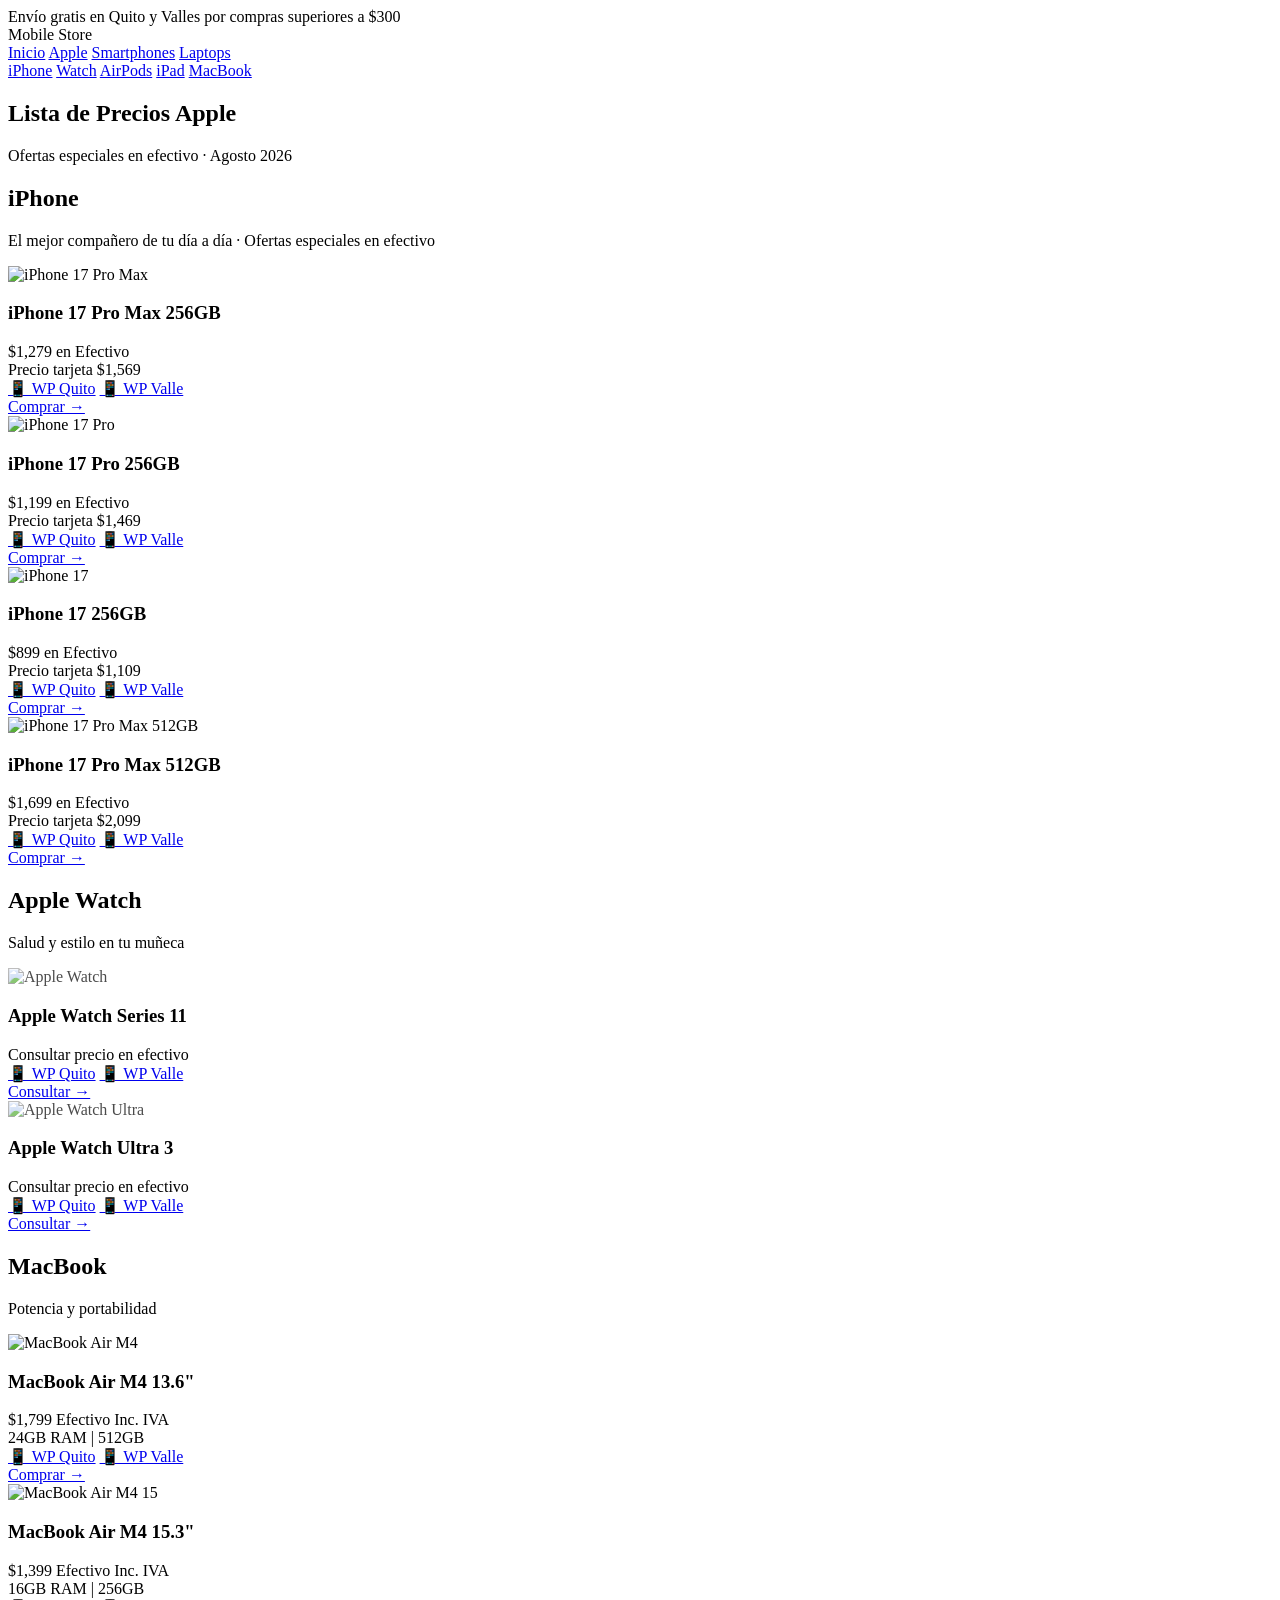
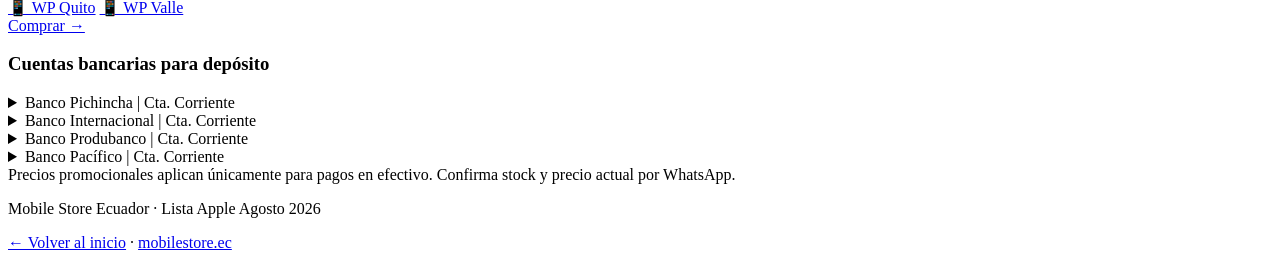
==== apple.html @ 71c5d2e7 "Add files via upload" ====
<!DOCTYPE html>
<html lang="es">
<head>
  <meta charset="UTF-8">
  <meta name="viewport" content="width=device-width, initial-scale=1.0">
  <title>Lista de Precios Apple en Efectivo | Mobile Store</title>
  <link rel="preconnect" href="https://fonts.googleapis.com">
  <link href="https://fonts.googleapis.com/css2?family=Montserrat:wght@300;500;700&family=Poppins:wght@400;500;600&display=swap" rel="stylesheet">
  <link rel="stylesheet" href="css/estilo.css">
</head>
<body>

  <div class="top-bar">Envío gratis en Quito y Valles por compras superiores a $300</div>

  <header class="main-header">
    <div class="logo">Mobile <span>Store</span></div>
    <nav class="nav-menu">
      <a href="index.html">Inicio</a>
      <a href="apple.html" class="active">Apple</a>
      <a href="smartphones.html">Smartphones</a>
      <a href="laptops.html">Laptops</a>
    </nav>
  </header>

  <nav class="anchor-nav">
    <a href="#iphone">iPhone</a>
    <a href="#watch">Watch</a>
    <a href="#airpods">AirPods</a>
    <a href="#ipad">iPad</a>
    <a href="#macbook">MacBook</a>
  </nav>

  <section class="hero">
    <h1>Lista de Precios Apple</h1>
    <p>Ofertas especiales en efectivo · Agosto 2026</p>
  </section>

  <!-- ========== iPHONE ========== -->
  <h2 id="iphone" class="section-title">iPhone</h2>
  <p class="section-subtitle">El mejor compañero de tu día a día · Ofertas especiales en efectivo</p>

  <div class="products-grid">

    <div class="product-card">
      <div class="img-wrap">
        <img src="https://mobilestore.ec/wp-content/uploads/2025/09/iPhone-17-Pro-Silver-Mobile-Store-Ecuador.jpg" alt="iPhone 17 Pro Max">
      </div>
      <h3>iPhone 17 Pro Max 256GB</h3>
      <div class="price-cash">$1,279 en Efectivo</div>
      <div class="price-card">Precio tarjeta $1,569</div>
      <div class="wa-buttons">
        <a class="wa-btn" href="https://api.whatsapp.com/send?phone=593987738250&text=Por%20favor%20ayúdeme%20con%20más%20información%20del%20iPhone%2017%20Pro%20Max" target="_blank">📱 WP Quito</a>
        <a class="wa-btn" href="https://api.whatsapp.com/send?phone=593985678548&text=Por%20favor%20ayúdeme%20con%20más%20información%20del%20iPhone%2017%20Pro%20Max" target="_blank">📱 WP Valle</a>
      </div>
      <a class="btn-buy" href="https://mobilestore.ec/producto/iphone-17-pro-max/" target="_blank">Comprar →</a>
    </div>

    <div class="product-card">
      <div class="img-wrap">
        <img src="https://mobilestore.ec/wp-content/uploads/2025/09/iPhone-17-Pro-Deep-Blue-Mobile-Store-Ecuador.jpg" alt="iPhone 17 Pro">
      </div>
      <h3>iPhone 17 Pro 256GB</h3>
      <div class="price-cash">$1,199 en Efectivo</div>
      <div class="price-card">Precio tarjeta $1,469</div>
      <div class="wa-buttons">
        <a class="wa-btn" href="https://api.whatsapp.com/send?phone=593987738250&text=Info%20iPhone%2017%20Pro" target="_blank">📱 WP Quito</a>
        <a class="wa-btn" href="https://api.whatsapp.com/send?phone=593985678548&text=Info%20iPhone%2017%20Pro" target="_blank">📱 WP Valle</a>
      </div>
      <a class="btn-buy" href="https://mobilestore.ec/producto/iphone-17-pro-max/" target="_blank">Comprar →</a>
    </div>

    <div class="product-card">
      <div class="img-wrap">
        <img src="https://mobilestore.ec/wp-content/uploads/2025/09/iPhone-17-Pro-Silver-Mobile-Store-Ecuador.jpg" alt="iPhone 17">
      </div>
      <h3>iPhone 17 256GB</h3>
      <div class="price-cash">$899 en Efectivo</div>
      <div class="price-card">Precio tarjeta $1,109</div>
      <div class="wa-buttons">
        <a class="wa-btn" href="https://api.whatsapp.com/send?phone=593987738250&text=Info%20iPhone%2017" target="_blank">📱 WP Quito</a>
        <a class="wa-btn" href="https://api.whatsapp.com/send?phone=593985678548&text=Info%20iPhone%2017" target="_blank">📱 WP Valle</a>
      </div>
      <a class="btn-buy" href="https://mobilestore.ec/" target="_blank">Comprar →</a>
    </div>

    <div class="product-card">
      <div class="img-wrap">
        <img src="https://mobilestore.ec/wp-content/uploads/2025/09/iPhone-17-Pro-Silver-Mobile-Store-Ecuador.jpg" alt="iPhone 17 Pro Max 512GB">
      </div>
      <h3>iPhone 17 Pro Max 512GB</h3>
      <div class="price-cash">$1,699 en Efectivo</div>
      <div class="price-card">Precio tarjeta $2,099</div>
      <div class="wa-buttons">
        <a class="wa-btn" href="https://api.whatsapp.com/send?phone=593987738250&text=Info%20iPhone%2017%20Pro%20Max%20512" target="_blank">📱 WP Quito</a>
        <a class="wa-btn" href="https://api.whatsapp.com/send?phone=593985678548&text=Info%20iPhone%2017%20Pro%20Max%20512" target="_blank">📱 WP Valle</a>
      </div>
      <a class="btn-buy" href="https://mobilestore.ec/producto/iphone-17-pro-max/" target="_blank">Comprar →</a>
    </div>

  </div>

  <!-- ========== WATCH ========== -->
  <h2 id="watch" class="section-title">Apple Watch</h2>
  <p class="section-subtitle">Salud y estilo en tu muñeca</p>

  <div class="products-grid">
    <div class="product-card">
      <div class="img-wrap">
        <img src="https://mobilestore.ec/wp-content/uploads/2025/09/iPhone-17-Pro-Silver-Mobile-Store-Ecuador.jpg" alt="Apple Watch" style="opacity:0.7">
      </div>
      <h3>Apple Watch Series 11</h3>
      <div class="price-cash">Consultar precio en efectivo</div>
      <div class="wa-buttons">
        <a class="wa-btn" href="https://api.whatsapp.com/send?phone=593987738250&text=Info%20Apple%20Watch%20Series%2011" target="_blank">📱 WP Quito</a>
        <a class="wa-btn" href="https://api.whatsapp.com/send?phone=593985678548&text=Info%20Apple%20Watch%20Series%2011" target="_blank">📱 WP Valle</a>
      </div>
      <a class="btn-buy" href="https://mobilestore.ec/" target="_blank">Consultar →</a>
    </div>
    <div class="product-card">
      <div class="img-wrap">
        <img src="https://mobilestore.ec/wp-content/uploads/2025/09/iPhone-17-Pro-Silver-Mobile-Store-Ecuador.jpg" alt="Apple Watch Ultra" style="opacity:0.7">
      </div>
      <h3>Apple Watch Ultra 3</h3>
      <div class="price-cash">Consultar precio en efectivo</div>
      <div class="wa-buttons">
        <a class="wa-btn" href="https://api.whatsapp.com/send?phone=593987738250&text=Info%20Apple%20Watch%20Ultra%203" target="_blank">📱 WP Quito</a>
        <a class="wa-btn" href="https://api.whatsapp.com/send?phone=593985678548&text=Info%20Apple%20Watch%20Ultra%203" target="_blank">📱 WP Valle</a>
      </div>
      <a class="btn-buy" href="https://mobilestore.ec/" target="_blank">Consultar →</a>
    </div>
  </div>

  <!-- ========== MACBOOK ========== -->
  <h2 id="macbook" class="section-title">MacBook</h2>
  <p class="section-subtitle">Potencia y portabilidad</p>

  <div class="products-grid">
    <div class="product-card">
      <div class="img-wrap">
        <img src="https://mobilestore.ec/wp-content/uploads/2025/04/MacBook-Air-M4-Sky-Blue-Mobile-Store-Ecuador.png" alt="MacBook Air M4">
      </div>
      <h3>MacBook Air M4 13.6"</h3>
      <div class="price-cash">$1,799 Efectivo Inc. IVA</div>
      <div class="specs">24GB RAM | 512GB</div>
      <div class="wa-buttons">
        <a class="wa-btn" href="https://api.whatsapp.com/send?phone=593987738250&text=Info%20MacBook%20Air%20M4" target="_blank">📱 WP Quito</a>
        <a class="wa-btn" href="https://api.whatsapp.com/send?phone=593985678548&text=Info%20MacBook%20Air%20M4" target="_blank">📱 WP Valle</a>
      </div>
      <a class="btn-buy" href="https://mobilestore.ec/producto/macbook-air-m4/" target="_blank">Comprar →</a>
    </div>

    <div class="product-card">
      <div class="img-wrap">
        <img src="https://mobilestore.ec/wp-content/uploads/2025/04/MacBook-Air-M4-Silver-Mobile-Store-Ecuador.png" alt="MacBook Air M4 15">
      </div>
      <h3>MacBook Air M4 15.3"</h3>
      <div class="price-cash">$1,399 Efectivo Inc. IVA</div>
      <div class="specs">16GB RAM | 256GB</div>
      <div class="wa-buttons">
        <a class="wa-btn" href="https://api.whatsapp.com/send?phone=593987738250&text=Info%20MacBook%20Air%20M4%2015" target="_blank">📱 WP Quito</a>
        <a class="wa-btn" href="https://api.whatsapp.com/send?phone=593985678548&text=Info%20MacBook%20Air%20M4%2015" target="_blank">📱 WP Valle</a>
      </div>
      <a class="btn-buy" href="https://mobilestore.ec/producto/macbook-air-m4-15-3/" target="_blank">Comprar →</a>
    </div>
  </div>

  <!-- ========== BANCOS ========== -->
  <div class="banks">
    <h3>Cuentas bancarias para depósito</h3>
    <details class="bank-item">
      <summary>Banco Pichincha | Cta. Corriente</summary>
      <div class="content">
        <strong>A nombre de:</strong> MACACCESS EC S.A<br>
        <strong># de cuenta:</strong> 2100327881<br>
        <strong>RUC:</strong> 1793221709001<br>
        <strong>Mail:</strong> contabilidad@mobilestore.ec
      </div>
    </details>
    <details class="bank-item">
      <summary>Banco Internacional | Cta. Corriente</summary>
      <div class="content">
        <strong>A nombre de:</strong> MACACCESS EC S.A<br>
        <strong># de cuenta:</strong> 500629194<br>
        <strong>RUC:</strong> 1793221709001<br>
        <strong>Mail:</strong> contabilidad@mobilestore.ec
      </div>
    </details>
    <details class="bank-item">
      <summary>Banco Produbanco | Cta. Corriente</summary>
      <div class="content">
        <strong>A nombre de:</strong> MACACCESS EC S.A<br>
        <strong># de cuenta:</strong> 02006204526<br>
        <strong>RUC:</strong> 1793221709001<br>
        <strong>Mail:</strong> contabilidad@mobilestore.ec
      </div>
    </details>
    <details class="bank-item">
      <summary>Banco Pacífico | Cta. Corriente</summary>
      <div class="content">
        <strong>A nombre de:</strong> MACACCESS EC S.A<br>
        <strong># de cuenta:</strong> 08499411<br>
        <strong>RUC:</strong> 1793221709001<br>
        <strong>Mail:</strong> contabilidad@mobilestore.ec
      </div>
    </details>
  </div>

  <div class="note">
    Precios promocionales aplican únicamente para pagos en efectivo. Confirma stock y precio actual por WhatsApp.
  </div>

  <footer class="site-footer">
    <p>Mobile Store Ecuador · Lista Apple Agosto 2026</p>
    <p style="margin-top:8px;"><a href="index.html">← Volver al inicio</a> · <a href="https://mobilestore.ec">mobilestore.ec</a></p>
  </footer>

</body>
</html>
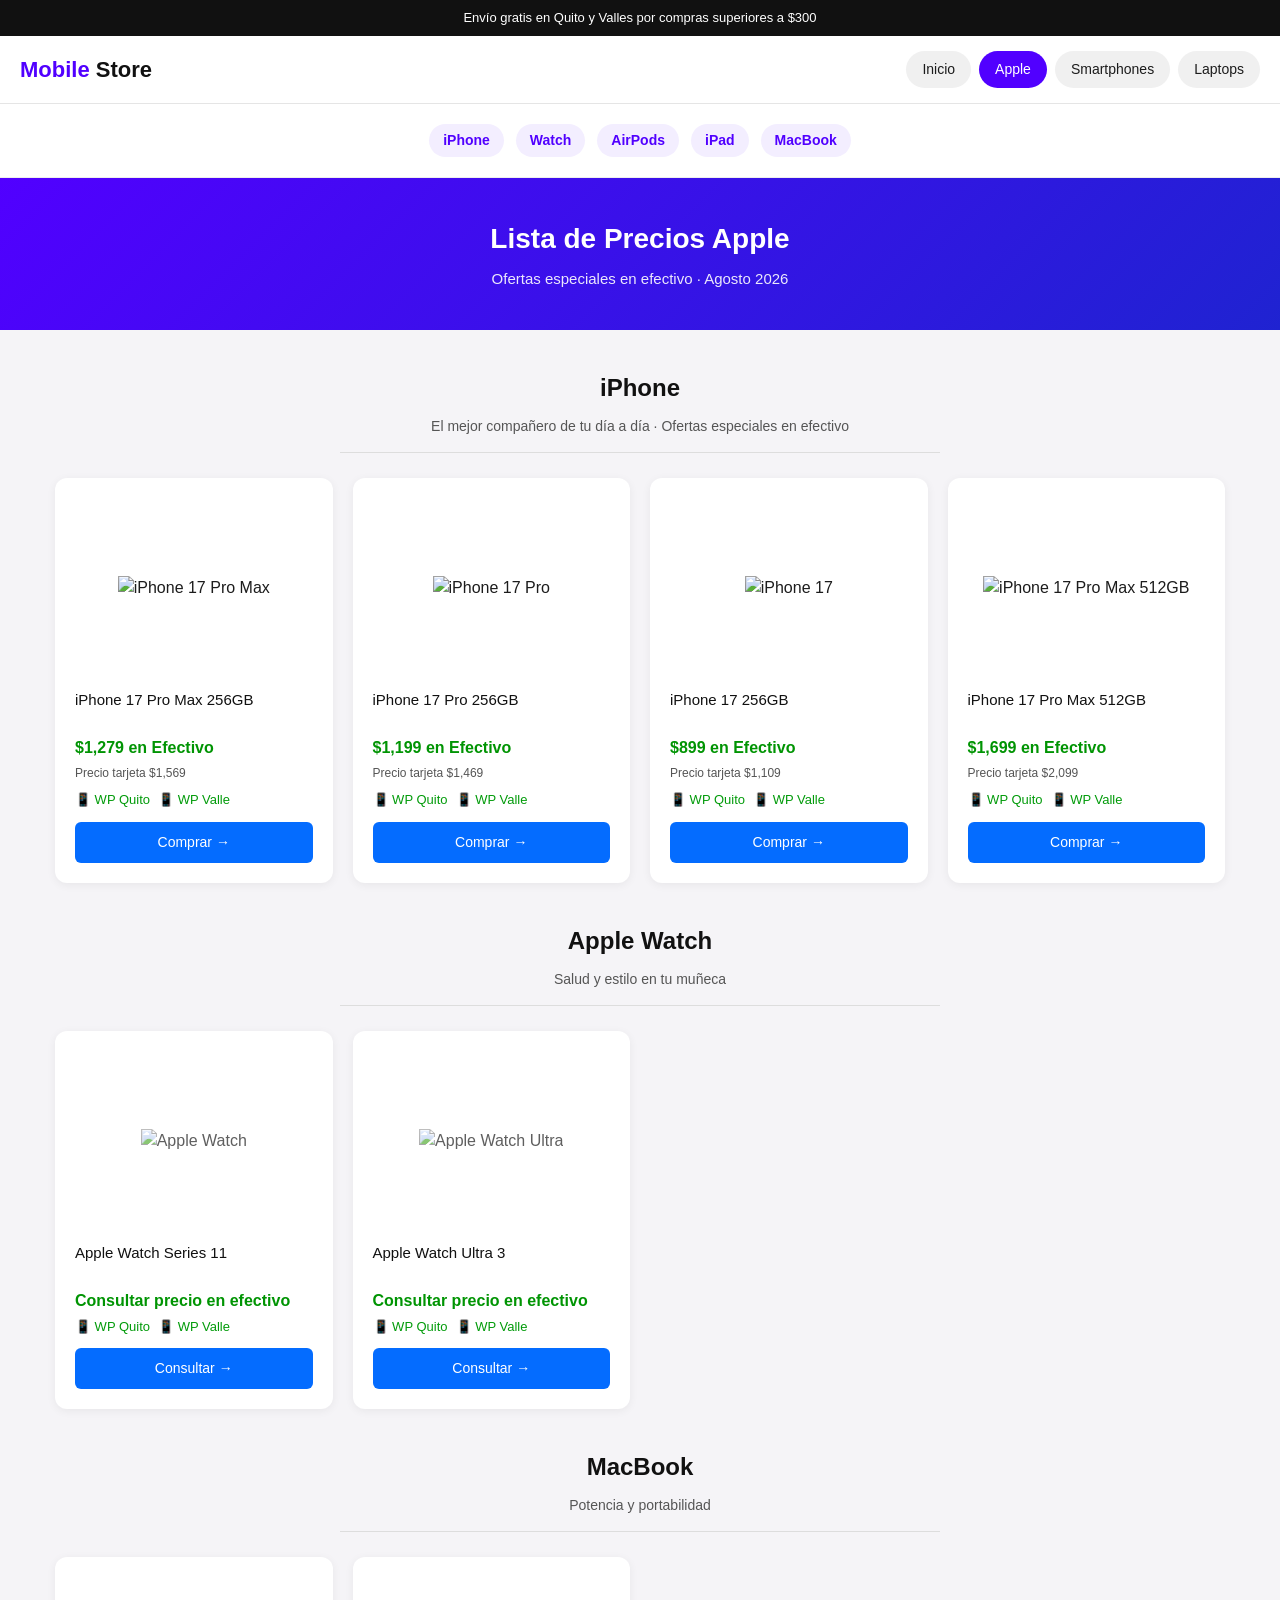
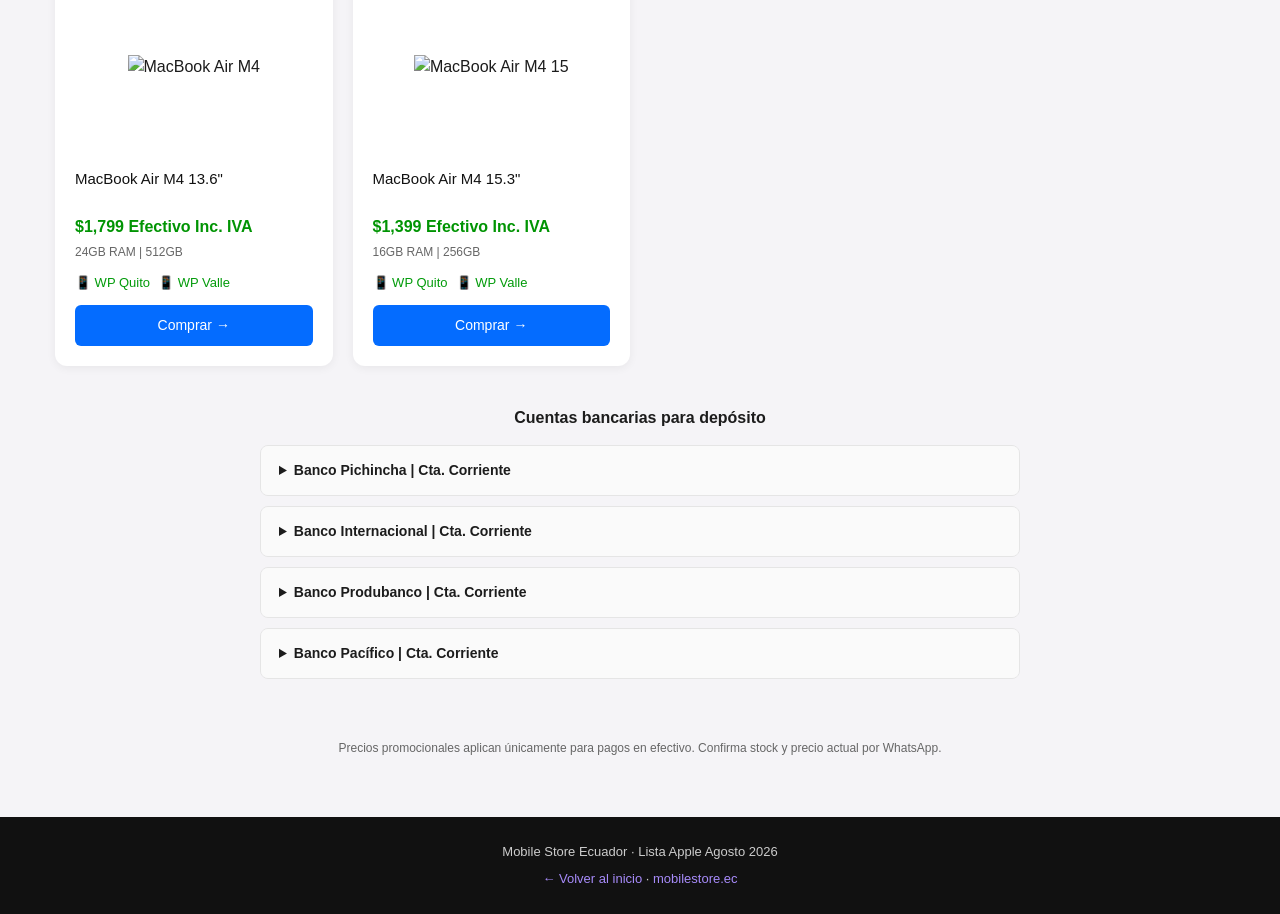
==== commit e7690104: "Add files via upload" ====
--- a/apple.html
+++ b/apple.html
@@ -6,7 +6,7 @@
   <title>Lista de Precios Apple en Efectivo | Mobile Store</title>
   <link rel="preconnect" href="https://fonts.googleapis.com">
   <link href="https://fonts.googleapis.com/css2?family=Montserrat:wght@300;500;700&family=Poppins:wght@400;500;600&display=swap" rel="stylesheet">
-  <link rel="stylesheet" href="css/estilo.css">
+  <link rel="stylesheet" href="estilo.css">
 </head>
 <body>
 
--- a/estilo.css
+++ b/estilo.css
@@ -0,0 +1,394 @@
+/* ===== ESTILOS GENERALES - Precios Mobile Store ===== */
+* {
+  margin: 0;
+  padding: 0;
+  box-sizing: border-box;
+}
+
+body {
+  font-family: 'Poppins', 'Montserrat', -apple-system, BlinkMacSystemFont, 'Segoe UI', sans-serif;
+  background-color: #f5f4f7;
+  color: #1c1c1c;
+  line-height: 1.5;
+}
+
+a {
+  text-decoration: none;
+  color: inherit;
+}
+
+img {
+  max-width: 100%;
+  height: auto;
+  display: block;
+}
+
+/* ===== HEADER / NAV ===== */
+.top-bar {
+  background: #111;
+  color: #fff;
+  text-align: center;
+  padding: 8px 15px;
+  font-size: 13px;
+}
+
+.main-header {
+  background: #fff;
+  border-bottom: 1px solid #e5e5e5;
+  padding: 15px 20px;
+  display: flex;
+  justify-content: space-between;
+  align-items: center;
+  flex-wrap: wrap;
+  gap: 15px;
+}
+
+.logo {
+  font-size: 22px;
+  font-weight: 700;
+  color: #5100FF;
+}
+
+.logo span {
+  color: #111;
+}
+
+.nav-menu {
+  display: flex;
+  gap: 8px;
+  flex-wrap: wrap;
+}
+
+.nav-menu a {
+  background: #f0f0f0;
+  padding: 8px 16px;
+  border-radius: 20px;
+  font-size: 14px;
+  font-weight: 500;
+  transition: all 0.2s;
+}
+
+.nav-menu a:hover,
+.nav-menu a.active {
+  background: #5100FF;
+  color: #fff;
+}
+
+/* ===== HERO ===== */
+.hero {
+  background: linear-gradient(135deg, #5100FF 0%, #1F23D1 100%);
+  color: #fff;
+  text-align: center;
+  padding: 40px 20px;
+}
+
+.hero h1 {
+  font-size: 28px;
+  font-weight: 700;
+  margin-bottom: 8px;
+}
+
+.hero p {
+  font-size: 15px;
+  opacity: 0.9;
+  max-width: 600px;
+  margin: 0 auto;
+}
+
+/* ===== CATEGORÍAS (INDEX) ===== */
+.categories {
+  max-width: 1100px;
+  margin: 40px auto;
+  padding: 0 20px;
+  display: grid;
+  grid-template-columns: repeat(auto-fit, minmax(280px, 1fr));
+  gap: 25px;
+}
+
+.cat-card {
+  background: #fff;
+  border-radius: 16px;
+  overflow: hidden;
+  box-shadow: 0 4px 15px rgba(0,0,0,0.08);
+  transition: transform 0.2s, box-shadow 0.2s;
+  text-align: center;
+}
+
+.cat-card:hover {
+  transform: translateY(-5px);
+  box-shadow: 0 8px 25px rgba(81,0,255,0.15);
+}
+
+.cat-card .cat-icon {
+  background: #f8f5ff;
+  padding: 30px;
+  font-size: 48px;
+}
+
+.cat-card h2 {
+  font-size: 20px;
+  padding: 15px 20px 5px;
+  color: #111;
+}
+
+.cat-card p {
+  font-size: 13px;
+  color: #666;
+  padding: 0 20px 20px;
+}
+
+.cat-card .btn {
+  display: inline-block;
+  background: #5100FF;
+  color: #fff;
+  padding: 10px 25px;
+  border-radius: 8px;
+  margin-bottom: 25px;
+  font-weight: 500;
+  font-size: 14px;
+}
+
+.cat-card .btn:hover {
+  background: #3d00c2;
+}
+
+/* ===== SECCIÓN DE PRODUCTOS ===== */
+.section-title {
+  text-align: center;
+  font-size: 24px;
+  font-weight: 600;
+  margin: 40px 0 10px;
+  color: #111;
+}
+
+.section-subtitle {
+  text-align: center;
+  font-size: 14px;
+  color: #555;
+  margin-bottom: 25px;
+  padding-bottom: 15px;
+  border-bottom: 1px solid #ddd;
+  max-width: 600px;
+  margin-left: auto;
+  margin-right: auto;
+}
+
+.products-grid {
+  max-width: 1200px;
+  margin: 0 auto 40px;
+  padding: 0 15px;
+  display: grid;
+  grid-template-columns: repeat(auto-fill, minmax(250px, 1fr));
+  gap: 20px;
+}
+
+/* ===== CARD DE PRODUCTO ===== */
+.product-card {
+  background: #fff;
+  border-radius: 12px;
+  padding: 20px;
+  box-shadow: 0 2px 10px rgba(0,0,0,0.06);
+  display: flex;
+  flex-direction: column;
+  transition: box-shadow 0.2s;
+}
+
+.product-card:hover {
+  box-shadow: 0 6px 20px rgba(0,0,0,0.1);
+}
+
+.product-card .img-wrap {
+  height: 180px;
+  display: flex;
+  align-items: center;
+  justify-content: center;
+  margin-bottom: 12px;
+}
+
+.product-card .img-wrap img {
+  max-height: 170px;
+  object-fit: contain;
+}
+
+.product-card h3 {
+  font-size: 15px;
+  font-weight: 500;
+  color: #111;
+  margin-bottom: 6px;
+  min-height: 40px;
+  line-height: 1.3;
+}
+
+.price-cash {
+  font-size: 16px;
+  font-weight: 600;
+  color: #009403;
+  margin-bottom: 4px;
+}
+
+.price-card {
+  font-size: 12px;
+  color: #555;
+  margin-bottom: 8px;
+}
+
+.specs {
+  font-size: 12px;
+  color: #666;
+  margin-bottom: 12px;
+}
+
+.wa-buttons {
+  display: flex;
+  gap: 8px;
+  margin-bottom: 12px;
+  flex-wrap: wrap;
+}
+
+.wa-btn {
+  display: inline-flex;
+  align-items: center;
+  gap: 5px;
+  color: #029B0A;
+  font-size: 13px;
+  font-weight: 500;
+}
+
+.wa-btn:hover {
+  text-decoration: underline;
+}
+
+.btn-buy {
+  display: block;
+  text-align: center;
+  background: #046CFF;
+  color: #fff;
+  padding: 10px;
+  border-radius: 6px;
+  font-size: 14px;
+  font-weight: 500;
+  margin-top: auto;
+}
+
+.btn-buy:hover {
+  background: #0356cc;
+}
+
+/* ===== ANCHOR NAV (dentro de página) ===== */
+.anchor-nav {
+  display: flex;
+  justify-content: center;
+  gap: 12px;
+  flex-wrap: wrap;
+  padding: 20px;
+  background: #fff;
+  border-bottom: 1px solid #eee;
+  position: sticky;
+  top: 0;
+  z-index: 50;
+}
+
+.anchor-nav a {
+  font-size: 14px;
+  font-weight: 600;
+  color: #5100FF;
+  padding: 6px 14px;
+  border-radius: 20px;
+  background: #f3eeff;
+}
+
+.anchor-nav a:hover {
+  background: #5100FF;
+  color: #fff;
+}
+
+/* ===== BANCOS / FOOTER INFO ===== */
+.banks {
+  max-width: 800px;
+  margin: 40px auto;
+  padding: 0 20px;
+}
+
+.banks h3 {
+  text-align: center;
+  margin-bottom: 15px;
+  font-size: 16px;
+}
+
+.bank-item {
+  background: #fff;
+  border-radius: 8px;
+  margin-bottom: 10px;
+  overflow: hidden;
+  border: 1px solid #e5e5e5;
+}
+
+.bank-item summary {
+  padding: 14px 18px;
+  cursor: pointer;
+  font-weight: 600;
+  font-size: 14px;
+  background: #fafafa;
+}
+
+.bank-item summary:hover {
+  background: #f0ebff;
+}
+
+.bank-item .content {
+  padding: 15px 18px;
+  font-size: 13px;
+  line-height: 1.6;
+  border-top: 1px solid #eee;
+}
+
+.note {
+  text-align: center;
+  font-size: 12px;
+  color: #666;
+  padding: 20px;
+  max-width: 700px;
+  margin: 0 auto;
+}
+
+/* ===== FOOTER ===== */
+.site-footer {
+  background: #111;
+  color: #ccc;
+  text-align: center;
+  padding: 25px 20px;
+  font-size: 13px;
+  margin-top: 40px;
+}
+
+.site-footer a {
+  color: #a78bfa;
+}
+
+/* ===== RESPONSIVE ===== */
+@media (max-width: 600px) {
+  .hero h1 {
+    font-size: 22px;
+  }
+  .products-grid {
+    grid-template-columns: repeat(2, 1fr);
+    gap: 12px;
+  }
+  .product-card {
+    padding: 12px;
+  }
+  .product-card .img-wrap {
+    height: 130px;
+  }
+  .product-card h3 {
+    font-size: 13px;
+    min-height: 36px;
+  }
+  .price-cash {
+    font-size: 14px;
+  }
+  .nav-menu a {
+    font-size: 12px;
+    padding: 6px 12px;
+  }
+}
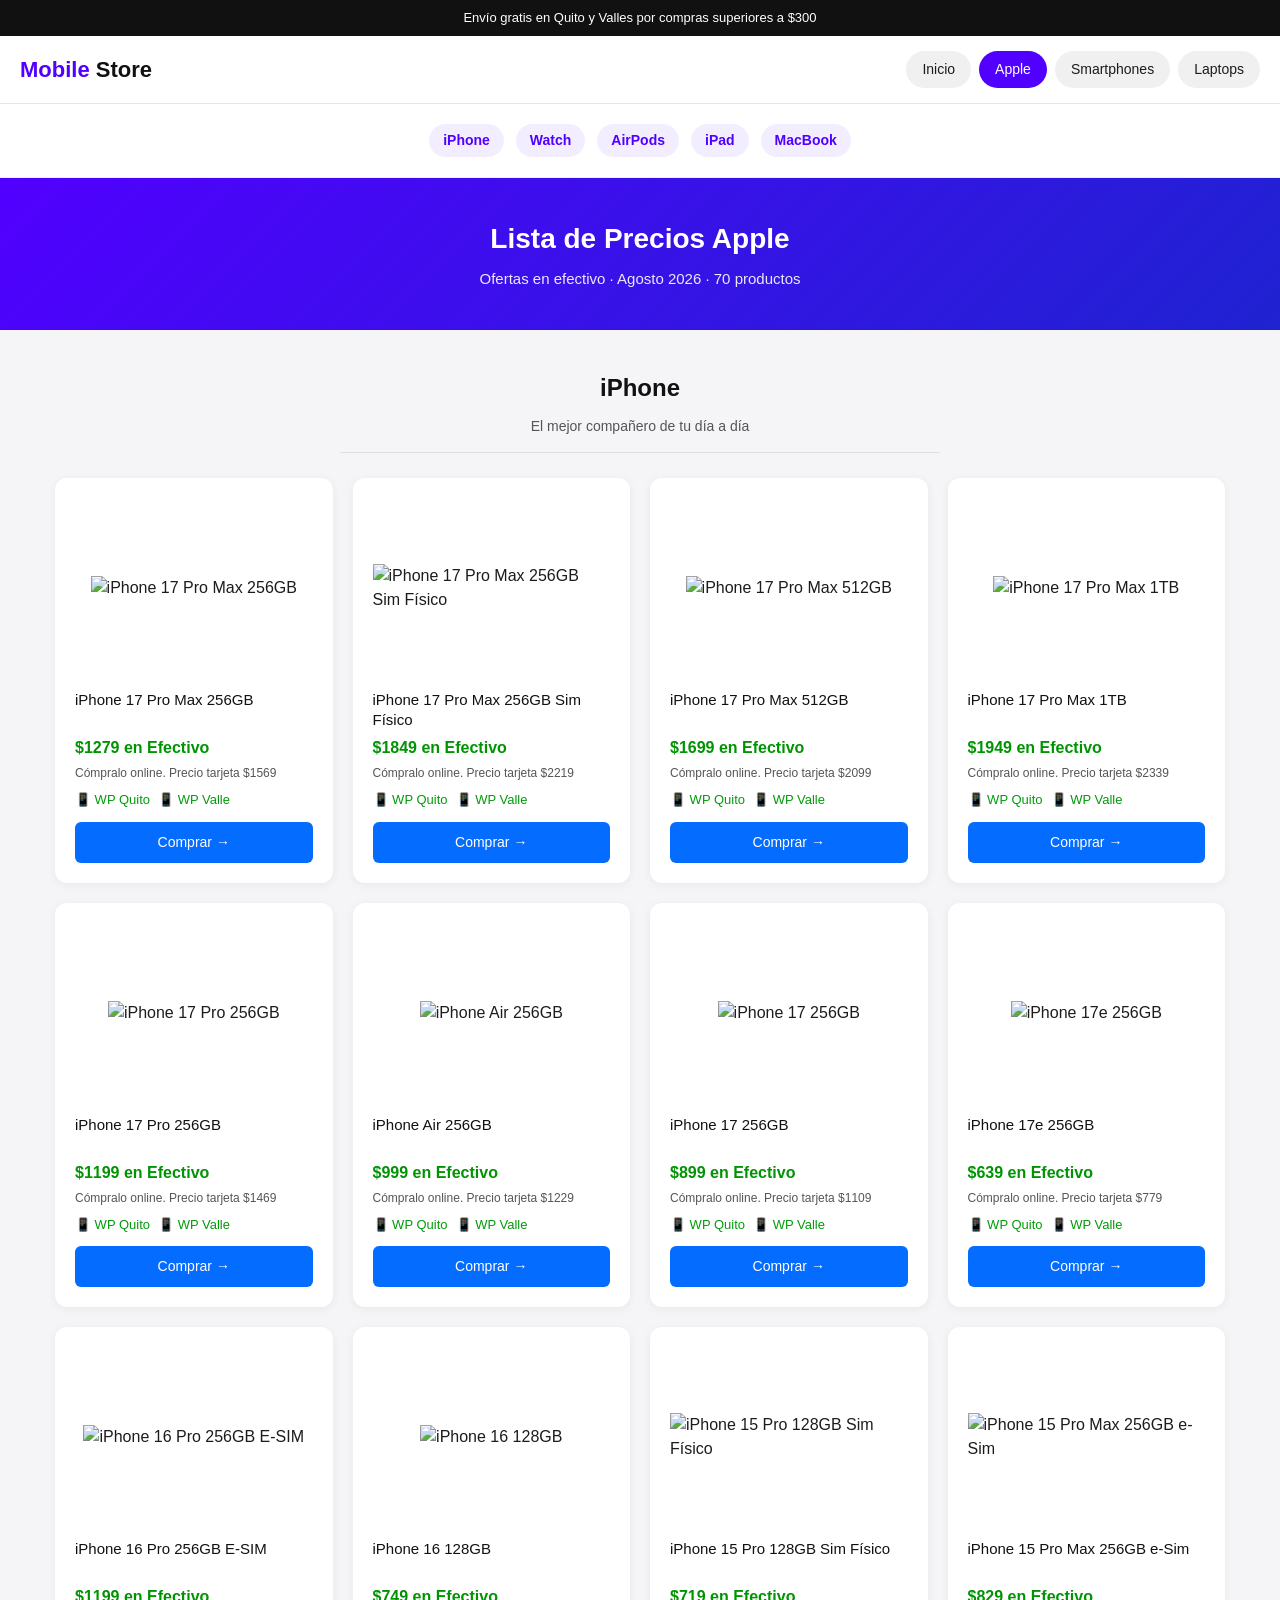
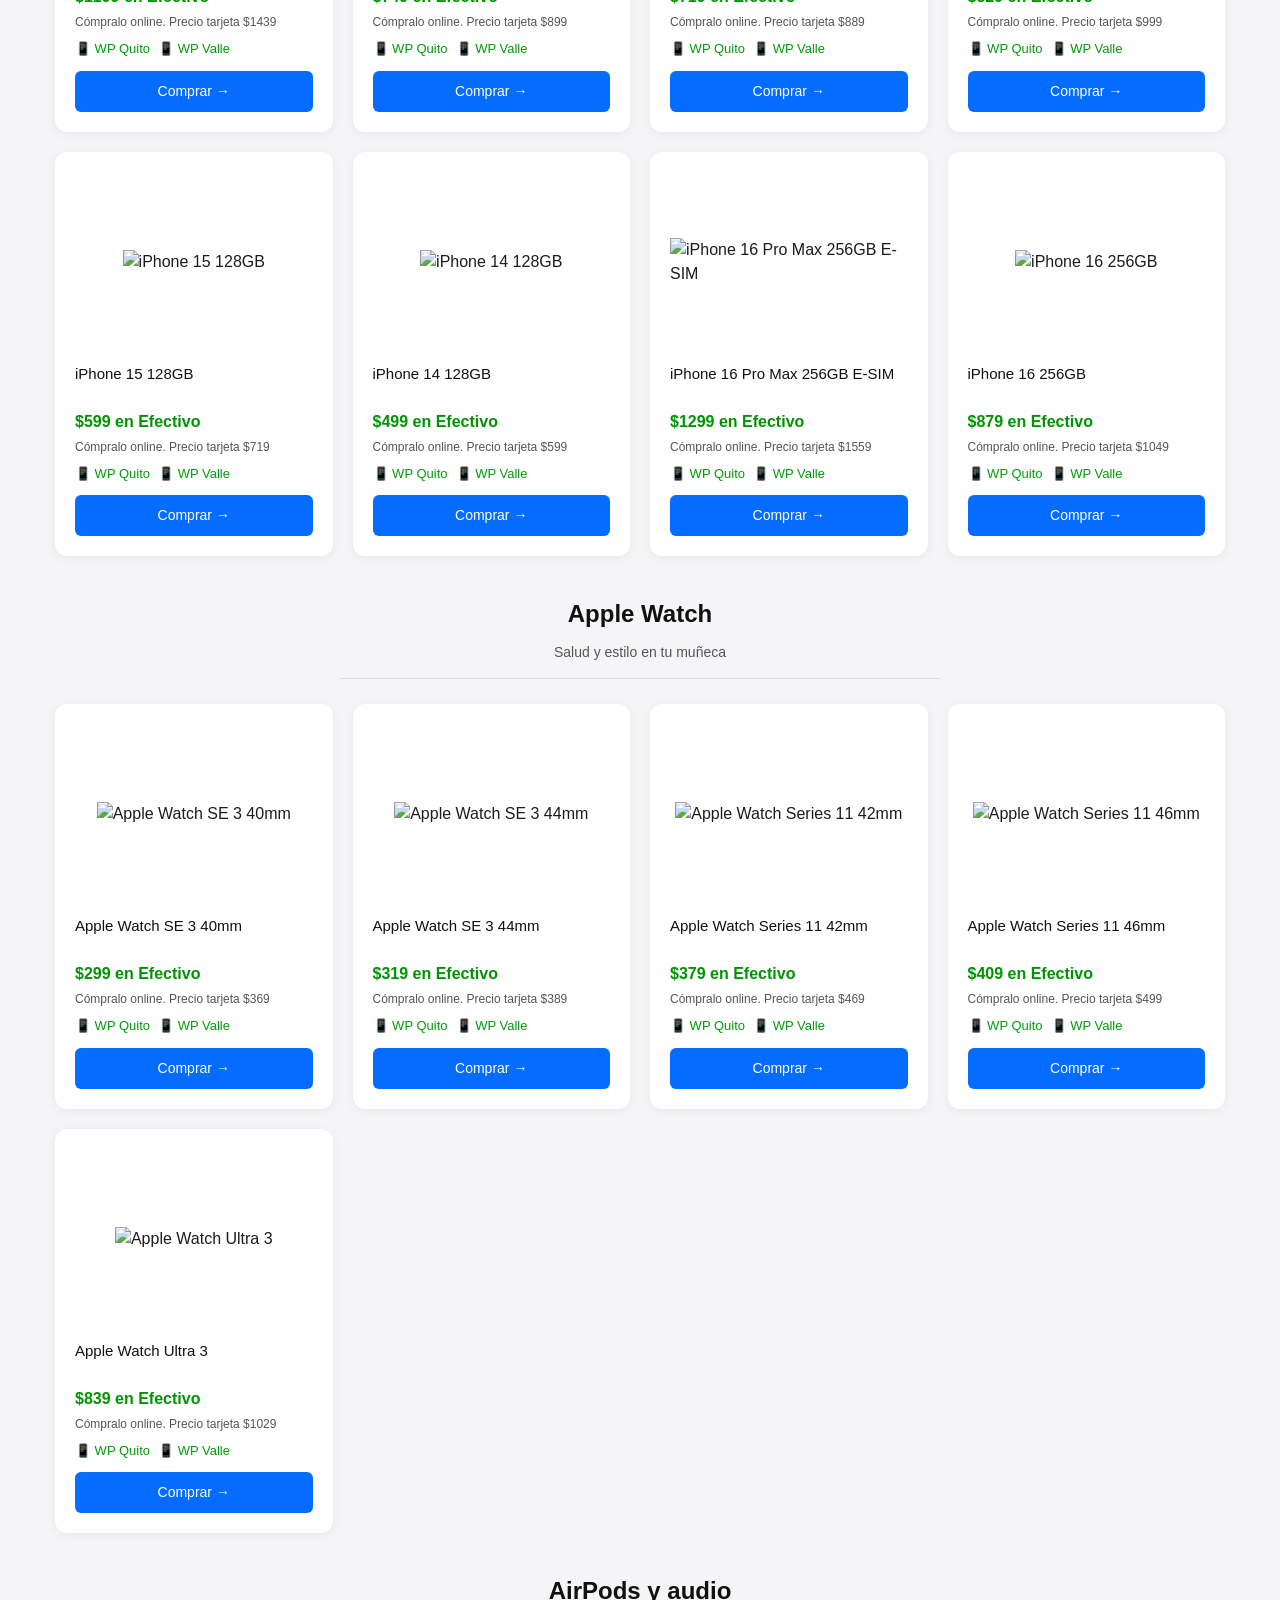
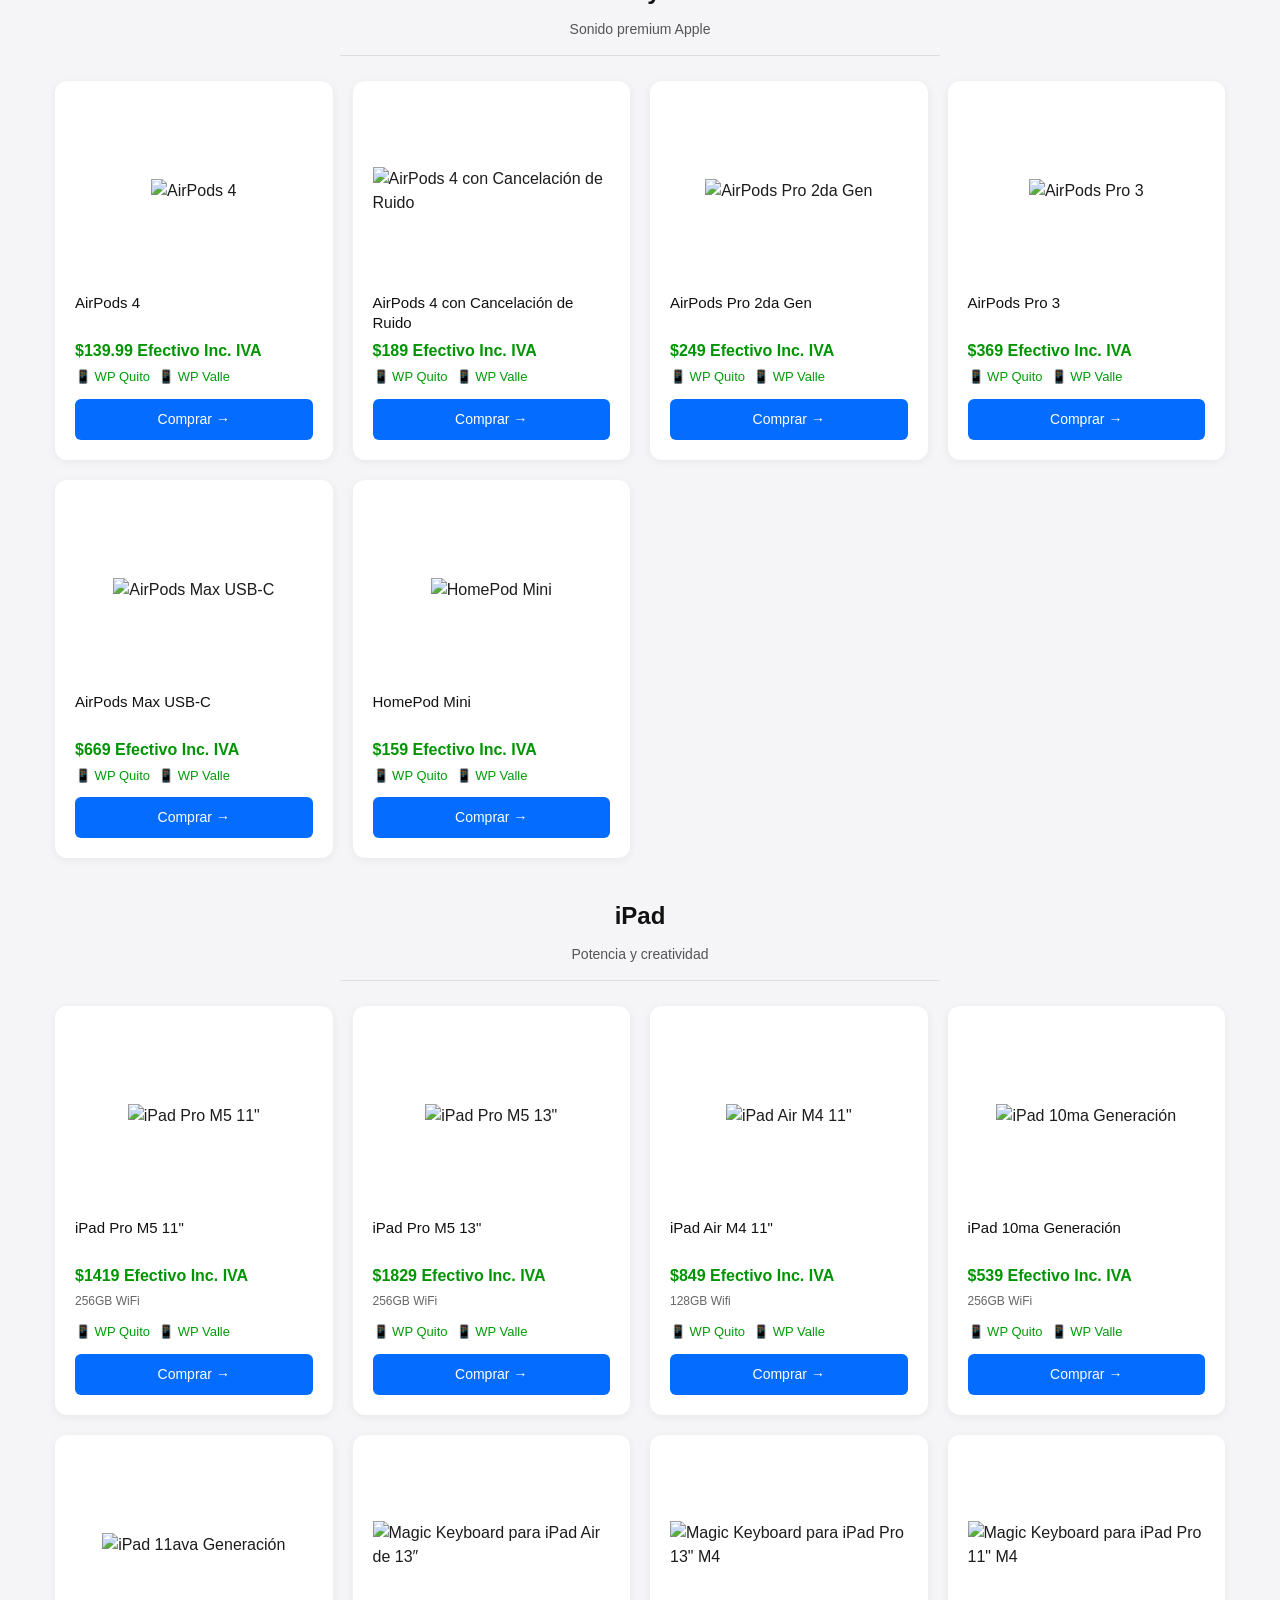
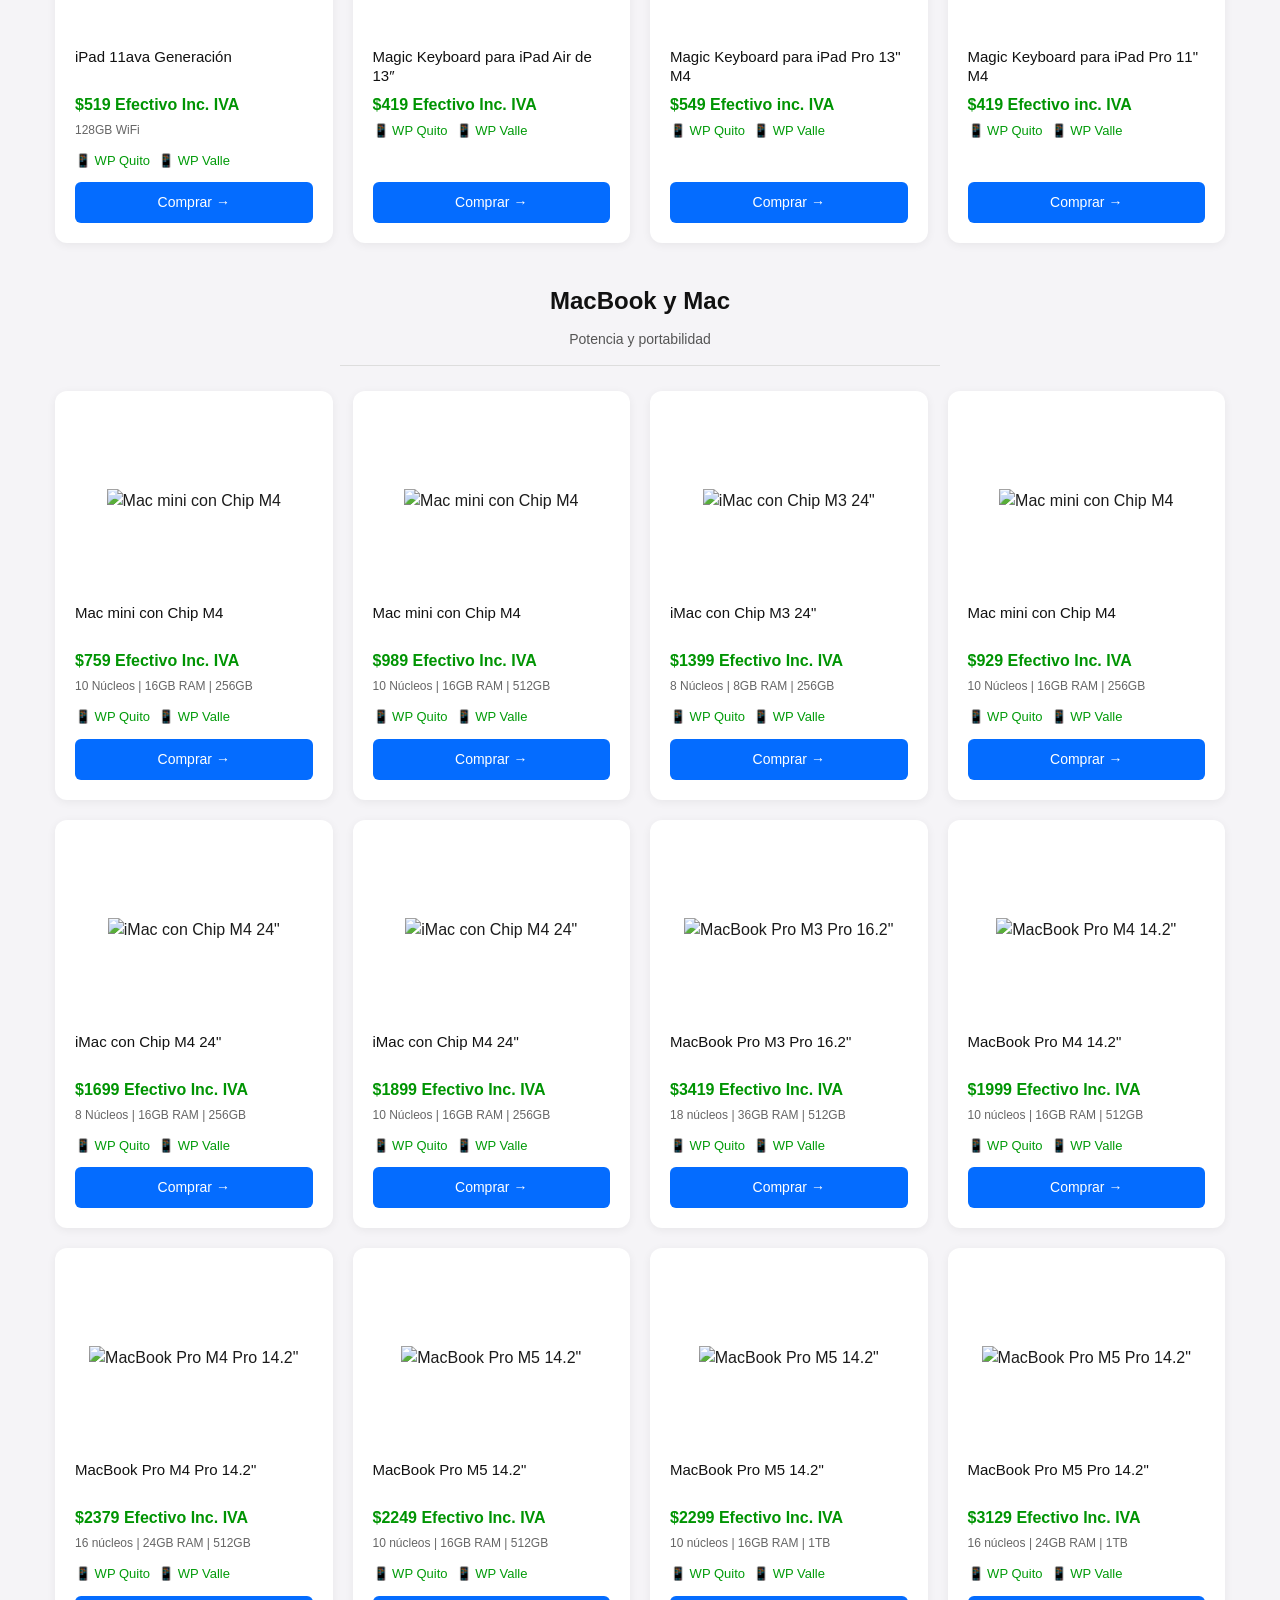
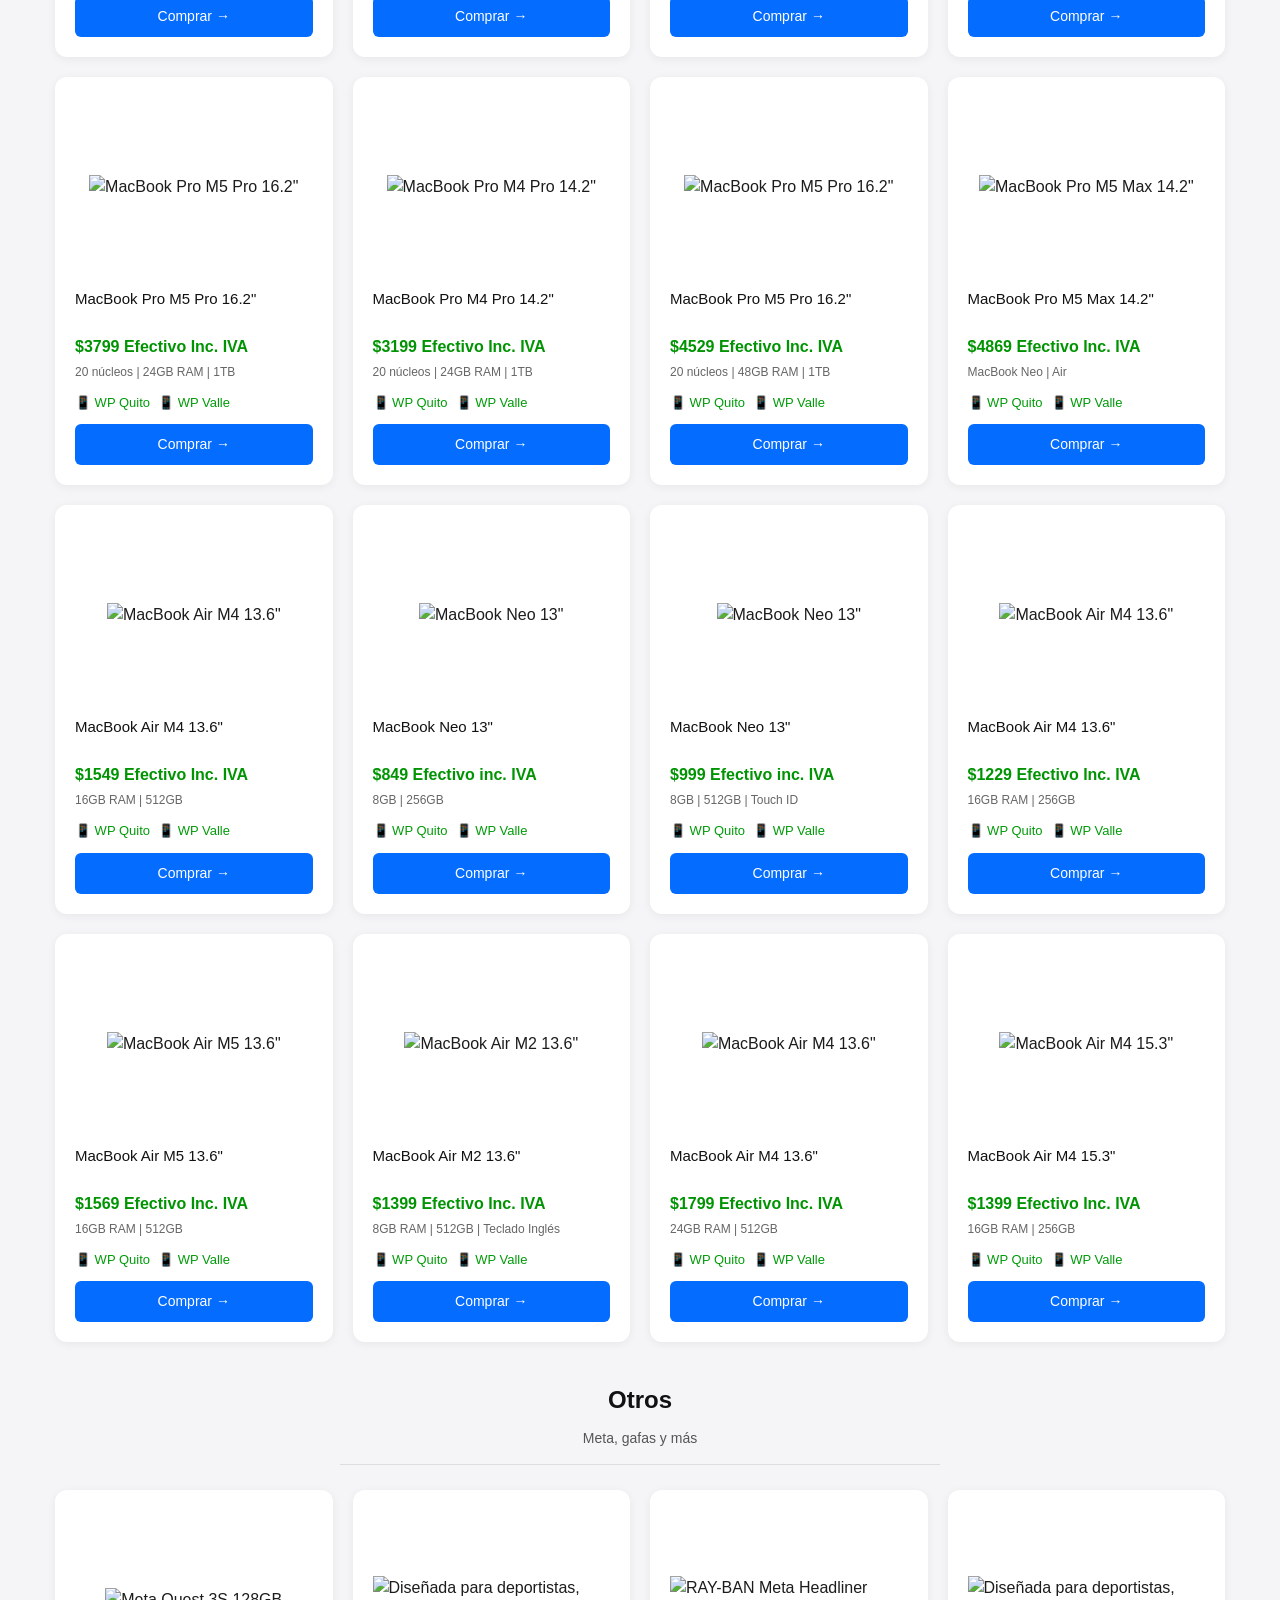
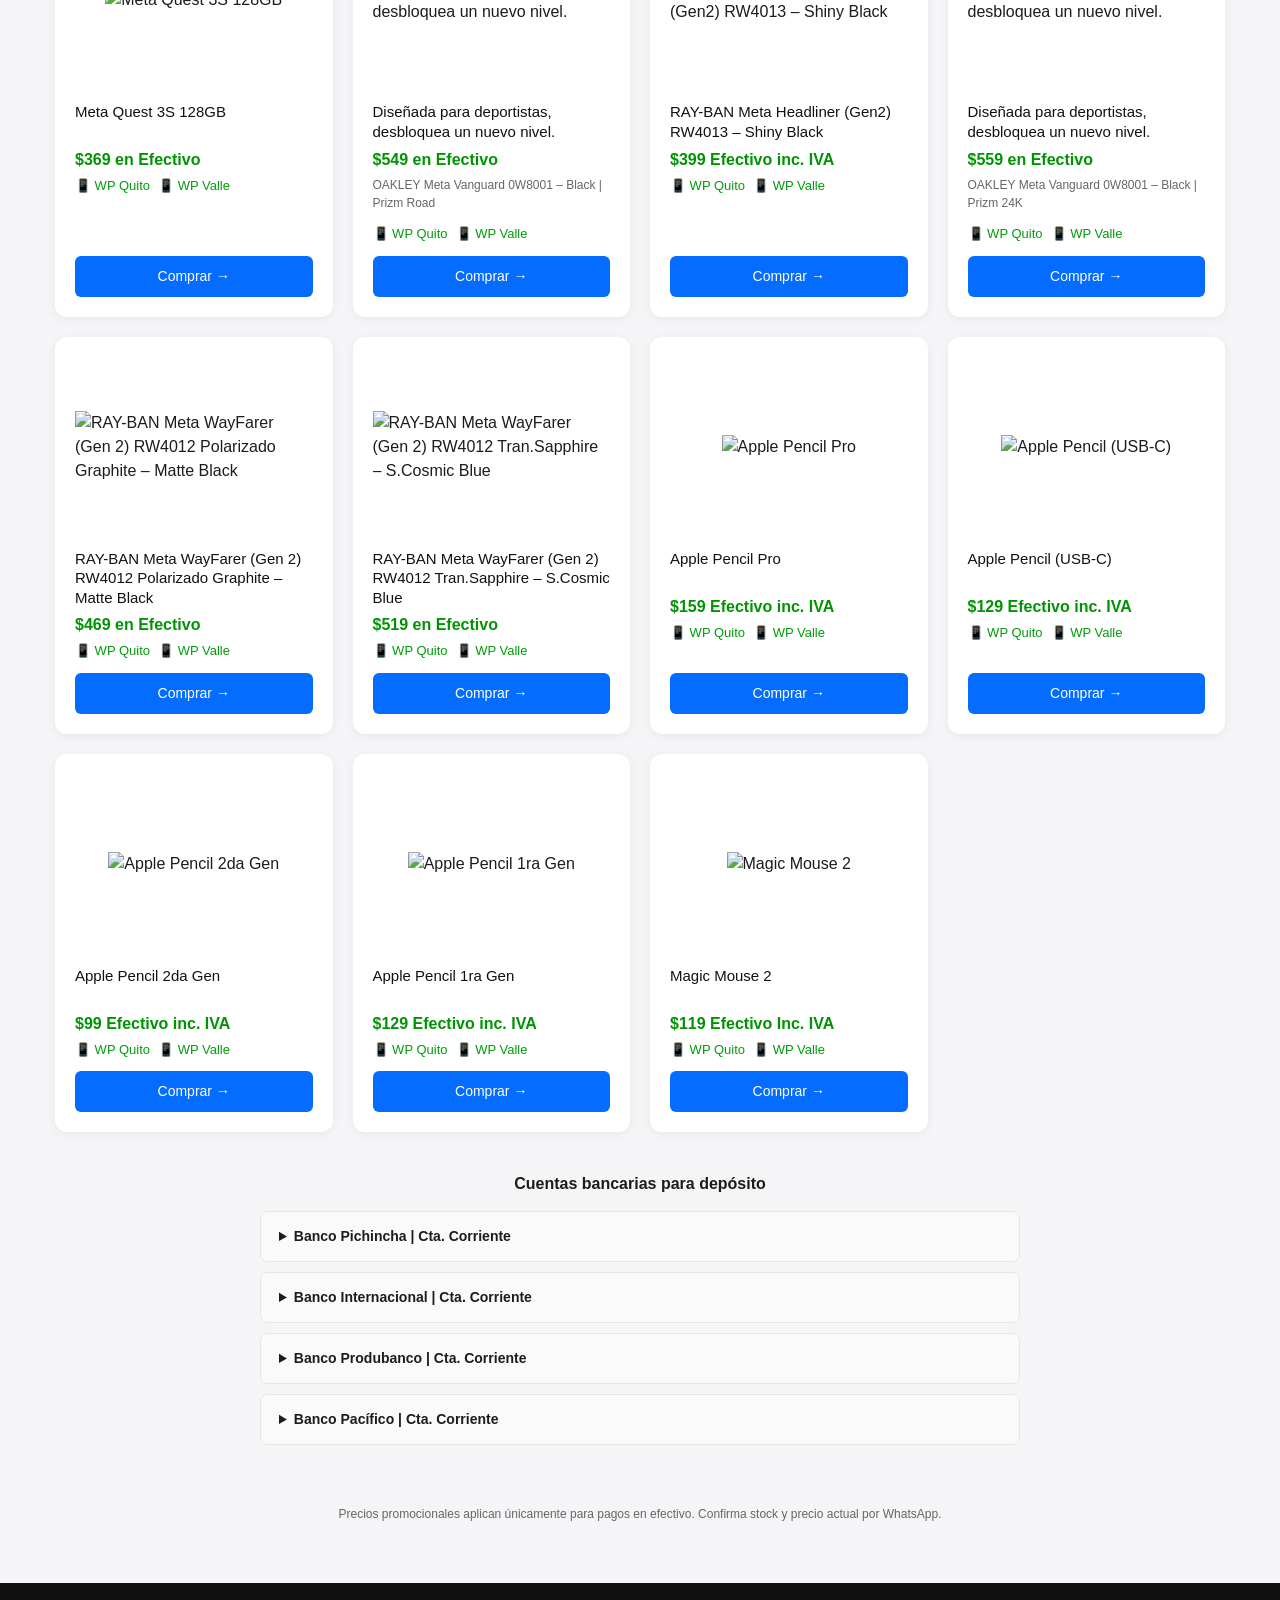
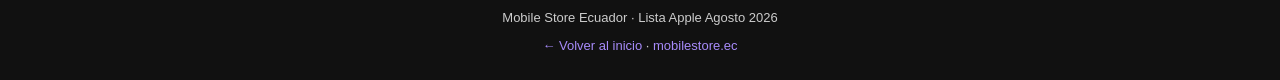
==== commit 4e24278b: "Add files via upload" ====
--- a/apple.html
+++ b/apple.html
@@ -4,14 +4,11 @@
   <meta charset="UTF-8">
   <meta name="viewport" content="width=device-width, initial-scale=1.0">
   <title>Lista de Precios Apple en Efectivo | Mobile Store</title>
-  <link rel="preconnect" href="https://fonts.googleapis.com">
   <link href="https://fonts.googleapis.com/css2?family=Montserrat:wght@300;500;700&family=Poppins:wght@400;500;600&display=swap" rel="stylesheet">
   <link rel="stylesheet" href="estilo.css">
 </head>
 <body>
-
   <div class="top-bar">Envío gratis en Quito y Valles por compras superiores a $300</div>
-
   <header class="main-header">
     <div class="logo">Mobile <span>Store</span></div>
     <nav class="nav-menu">
@@ -21,7 +18,6 @@
       <a href="laptops.html">Laptops</a>
     </nav>
   </header>
-
   <nav class="anchor-nav">
     <a href="#iphone">iPhone</a>
     <a href="#watch">Watch</a>
@@ -29,190 +25,798 @@
     <a href="#ipad">iPad</a>
     <a href="#macbook">MacBook</a>
   </nav>
-
   <section class="hero">
     <h1>Lista de Precios Apple</h1>
-    <p>Ofertas especiales en efectivo · Agosto 2026</p>
+    <p>Ofertas en efectivo · Agosto 2026 · 70 productos</p>
   </section>
-
-  <!-- ========== iPHONE ========== -->
-  <h2 id="iphone" class="section-title">iPhone</h2>
-  <p class="section-subtitle">El mejor compañero de tu día a día · Ofertas especiales en efectivo</p>
-
-  <div class="products-grid">
-
-    <div class="product-card">
-      <div class="img-wrap">
-        <img src="https://mobilestore.ec/wp-content/uploads/2025/09/iPhone-17-Pro-Silver-Mobile-Store-Ecuador.jpg" alt="iPhone 17 Pro Max">
-      </div>
+<h2 id="iphone" class="section-title">iPhone</h2>
+<p class="section-subtitle">El mejor compañero de tu día a día</p>
+<div class="products-grid">
+    <div class="product-card">
+      <div class="img-wrap"><img src="https://mobilestore.ec/wp-content/uploads/2025/09/iPhone-17-Pro-Silver-Mobile-Store-Ecuador.jpg" alt="iPhone 17 Pro Max 256GB" loading="lazy"></div>
       <h3>iPhone 17 Pro Max 256GB</h3>
-      <div class="price-cash">$1,279 en Efectivo</div>
-      <div class="price-card">Precio tarjeta $1,569</div>
-      <div class="wa-buttons">
-        <a class="wa-btn" href="https://api.whatsapp.com/send?phone=593987738250&text=Por%20favor%20ayúdeme%20con%20más%20información%20del%20iPhone%2017%20Pro%20Max" target="_blank">📱 WP Quito</a>
-        <a class="wa-btn" href="https://api.whatsapp.com/send?phone=593985678548&text=Por%20favor%20ayúdeme%20con%20más%20información%20del%20iPhone%2017%20Pro%20Max" target="_blank">📱 WP Valle</a>
-      </div>
-      <a class="btn-buy" href="https://mobilestore.ec/producto/iphone-17-pro-max/" target="_blank">Comprar →</a>
-    </div>
-
-    <div class="product-card">
-      <div class="img-wrap">
-        <img src="https://mobilestore.ec/wp-content/uploads/2025/09/iPhone-17-Pro-Deep-Blue-Mobile-Store-Ecuador.jpg" alt="iPhone 17 Pro">
-      </div>
+      <div class="price-cash">$1279 en Efectivo</div>
+      <div class="price-card">Cómpralo online. Precio tarjeta $1569</div>
+      <div class="wa-buttons">
+        <a class="wa-btn" href="https://api.whatsapp.com/send?phone=593987738250&text=Por favor ayúdeme con más información de iPhone 17 Pro Max 256GB" target="_blank" rel="noopener">📱 WP Quito</a>
+        <a class="wa-btn" href="https://api.whatsapp.com/send?phone=593985678548&text=Por favor ayúdeme con más información de iPhone 17 Pro Max 256GB" target="_blank" rel="noopener">📱 WP Valle</a>
+      </div>
+      <a class="btn-buy" href="https://mobilestore.ec/producto/iphone-17-pro-max/" target="_blank" rel="noopener">Comprar →</a>
+    </div>
+    <div class="product-card">
+      <div class="img-wrap"><img src="https://mobilestore.ec/wp-content/uploads/2025/09/iPhone-17-Pro-Deep-Blue-Mobile-Store-Ecuador.jpg" alt="iPhone 17 Pro Max 256GB Sim Físico" loading="lazy"></div>
+      <h3>iPhone 17 Pro Max 256GB Sim Físico</h3>
+      <div class="price-cash">$1849 en Efectivo</div>
+      <div class="price-card">Cómpralo online. Precio tarjeta $2219</div>
+      <div class="wa-buttons">
+        <a class="wa-btn" href="https://api.whatsapp.com/send?phone=593987738250&text=Por favor ayúdeme con más información de iPhone 17 Pro Max 256GB Sim Físico" target="_blank" rel="noopener">📱 WP Quito</a>
+        <a class="wa-btn" href="https://api.whatsapp.com/send?phone=593985678548&text=Por favor ayúdeme con más información de iPhone 17 Pro Max 256GB Sim Físico" target="_blank" rel="noopener">📱 WP Valle</a>
+      </div>
+      <a class="btn-buy" href="https://mobilestore.ec/producto/iphone-17-pro-max/" target="_blank" rel="noopener">Comprar →</a>
+    </div>
+    <div class="product-card">
+      <div class="img-wrap"><img src="https://mobilestore.ec/wp-content/uploads/2025/09/iPhone-17-Pro-Deep-Blue-Mobile-Store-Ecuador.jpg" alt="iPhone 17 Pro Max 512GB" loading="lazy"></div>
+      <h3>iPhone 17 Pro Max 512GB</h3>
+      <div class="price-cash">$1699 en Efectivo</div>
+      <div class="price-card">Cómpralo online. Precio tarjeta $2099</div>
+      <div class="wa-buttons">
+        <a class="wa-btn" href="https://api.whatsapp.com/send?phone=593987738250&text=Por favor ayúdeme con más información de iPhone 17 Pro Max 512GB" target="_blank" rel="noopener">📱 WP Quito</a>
+        <a class="wa-btn" href="https://api.whatsapp.com/send?phone=593985678548&text=Por favor ayúdeme con más información de iPhone 17 Pro Max 512GB" target="_blank" rel="noopener">📱 WP Valle</a>
+      </div>
+      <a class="btn-buy" href="https://mobilestore.ec/producto/iphone-17-pro-max/" target="_blank" rel="noopener">Comprar →</a>
+    </div>
+    <div class="product-card">
+      <div class="img-wrap"><img src="https://mobilestore.ec/wp-content/uploads/2025/09/iPhone-17-Pro-Cosmic-Orange-Mobile-Store-Ecuador.jpg" alt="iPhone 17 Pro Max 1TB" loading="lazy"></div>
+      <h3>iPhone 17 Pro Max 1TB</h3>
+      <div class="price-cash">$1949 en Efectivo</div>
+      <div class="price-card">Cómpralo online. Precio tarjeta $2339</div>
+      <div class="wa-buttons">
+        <a class="wa-btn" href="https://api.whatsapp.com/send?phone=593987738250&text=Por favor ayúdeme con más información de iPhone 17 Pro Max 1TB" target="_blank" rel="noopener">📱 WP Quito</a>
+        <a class="wa-btn" href="https://api.whatsapp.com/send?phone=593985678548&text=Por favor ayúdeme con más información de iPhone 17 Pro Max 1TB" target="_blank" rel="noopener">📱 WP Valle</a>
+      </div>
+      <a class="btn-buy" href="https://mobilestore.ec/producto/iphone-17-pro-max/" target="_blank" rel="noopener">Comprar →</a>
+    </div>
+    <div class="product-card">
+      <div class="img-wrap"><img src="https://mobilestore.ec/wp-content/uploads/2025/09/iPhone-17-Pro-Cosmic-Orange-Mobile-Store-Ecuador.jpg" alt="iPhone 17 Pro 256GB" loading="lazy"></div>
       <h3>iPhone 17 Pro 256GB</h3>
-      <div class="price-cash">$1,199 en Efectivo</div>
-      <div class="price-card">Precio tarjeta $1,469</div>
-      <div class="wa-buttons">
-        <a class="wa-btn" href="https://api.whatsapp.com/send?phone=593987738250&text=Info%20iPhone%2017%20Pro" target="_blank">📱 WP Quito</a>
-        <a class="wa-btn" href="https://api.whatsapp.com/send?phone=593985678548&text=Info%20iPhone%2017%20Pro" target="_blank">📱 WP Valle</a>
-      </div>
-      <a class="btn-buy" href="https://mobilestore.ec/producto/iphone-17-pro-max/" target="_blank">Comprar →</a>
-    </div>
-
-    <div class="product-card">
-      <div class="img-wrap">
-        <img src="https://mobilestore.ec/wp-content/uploads/2025/09/iPhone-17-Pro-Silver-Mobile-Store-Ecuador.jpg" alt="iPhone 17">
-      </div>
+      <div class="price-cash">$1199 en Efectivo</div>
+      <div class="price-card">Cómpralo online. Precio tarjeta $1469</div>
+      <div class="wa-buttons">
+        <a class="wa-btn" href="https://api.whatsapp.com/send?phone=593987738250&text=Por favor ayúdeme con más información de iPhone 17 Pro 256GB" target="_blank" rel="noopener">📱 WP Quito</a>
+        <a class="wa-btn" href="https://api.whatsapp.com/send?phone=593985678548&text=Por favor ayúdeme con más información de iPhone 17 Pro 256GB" target="_blank" rel="noopener">📱 WP Valle</a>
+      </div>
+      <a class="btn-buy" href="https://mobilestore.ec/producto/iphone-17-pro/" target="_blank" rel="noopener">Comprar →</a>
+    </div>
+    <div class="product-card">
+      <div class="img-wrap"><img src="https://mobilestore.ec/wp-content/uploads/2025/09/iPhone-Air-Cloud-White-Mobile-Store-Ecuador.jpg" alt="iPhone Air 256GB" loading="lazy"></div>
+      <h3>iPhone Air 256GB</h3>
+      <div class="price-cash">$999 en Efectivo</div>
+      <div class="price-card">Cómpralo online. Precio tarjeta $1229</div>
+      <div class="wa-buttons">
+        <a class="wa-btn" href="https://api.whatsapp.com/send?phone=593987738250&text=Por favor ayúdeme con más información de iPhone Air 256GB" target="_blank" rel="noopener">📱 WP Quito</a>
+        <a class="wa-btn" href="https://api.whatsapp.com/send?phone=593985678548&text=Por favor ayúdeme con más información de iPhone Air 256GB" target="_blank" rel="noopener">📱 WP Valle</a>
+      </div>
+      <a class="btn-buy" href="https://mobilestore.ec/producto/iphone-air/" target="_blank" rel="noopener">Comprar →</a>
+    </div>
+    <div class="product-card">
+      <div class="img-wrap"><img src="https://mobilestore.ec/wp-content/uploads/2025/09/iPhone-17-Sage-Mobile-Store-Ecuador.jpg" alt="iPhone 17 256GB" loading="lazy"></div>
       <h3>iPhone 17 256GB</h3>
       <div class="price-cash">$899 en Efectivo</div>
-      <div class="price-card">Precio tarjeta $1,109</div>
-      <div class="wa-buttons">
-        <a class="wa-btn" href="https://api.whatsapp.com/send?phone=593987738250&text=Info%20iPhone%2017" target="_blank">📱 WP Quito</a>
-        <a class="wa-btn" href="https://api.whatsapp.com/send?phone=593985678548&text=Info%20iPhone%2017" target="_blank">📱 WP Valle</a>
-      </div>
-      <a class="btn-buy" href="https://mobilestore.ec/" target="_blank">Comprar →</a>
-    </div>
-
-    <div class="product-card">
-      <div class="img-wrap">
-        <img src="https://mobilestore.ec/wp-content/uploads/2025/09/iPhone-17-Pro-Silver-Mobile-Store-Ecuador.jpg" alt="iPhone 17 Pro Max 512GB">
-      </div>
-      <h3>iPhone 17 Pro Max 512GB</h3>
-      <div class="price-cash">$1,699 en Efectivo</div>
-      <div class="price-card">Precio tarjeta $2,099</div>
-      <div class="wa-buttons">
-        <a class="wa-btn" href="https://api.whatsapp.com/send?phone=593987738250&text=Info%20iPhone%2017%20Pro%20Max%20512" target="_blank">📱 WP Quito</a>
-        <a class="wa-btn" href="https://api.whatsapp.com/send?phone=593985678548&text=Info%20iPhone%2017%20Pro%20Max%20512" target="_blank">📱 WP Valle</a>
-      </div>
-      <a class="btn-buy" href="https://mobilestore.ec/producto/iphone-17-pro-max/" target="_blank">Comprar →</a>
-    </div>
-
+      <div class="price-card">Cómpralo online. Precio tarjeta $1109</div>
+      <div class="wa-buttons">
+        <a class="wa-btn" href="https://api.whatsapp.com/send?phone=593987738250&text=Por favor ayúdeme con más información de iPhone 17 256GB" target="_blank" rel="noopener">📱 WP Quito</a>
+        <a class="wa-btn" href="https://api.whatsapp.com/send?phone=593985678548&text=Por favor ayúdeme con más información de iPhone 17 256GB" target="_blank" rel="noopener">📱 WP Valle</a>
+      </div>
+      <a class="btn-buy" href="https://mobilestore.ec/producto/iphone-17/" target="_blank" rel="noopener">Comprar →</a>
+    </div>
+    <div class="product-card">
+      <div class="img-wrap"><img src="https://mobilestore.ec/wp-content/uploads/2026/03/iPhone-17e-White-Mobile-Store-Ecuador.jpg" alt="iPhone 17e 256GB" loading="lazy"></div>
+      <h3>iPhone 17e 256GB</h3>
+      <div class="price-cash">$639 en Efectivo</div>
+      <div class="price-card">Cómpralo online. Precio tarjeta $779</div>
+      <div class="wa-buttons">
+        <a class="wa-btn" href="https://api.whatsapp.com/send?phone=593987738250&text=Por favor ayúdeme con más información de iPhone 17e 256GB" target="_blank" rel="noopener">📱 WP Quito</a>
+        <a class="wa-btn" href="https://api.whatsapp.com/send?phone=593985678548&text=Por favor ayúdeme con más información de iPhone 17e 256GB" target="_blank" rel="noopener">📱 WP Valle</a>
+      </div>
+      <a class="btn-buy" href="https://mobilestore.ec/producto/iphone-17e/" target="_blank" rel="noopener">Comprar →</a>
+    </div>
+    <div class="product-card">
+      <div class="img-wrap"><img src="https://mobilestore.ec/wp-content/uploads/2024/09/iPhone-16-Pro-Natural-Mobile-Store-Ecuador.png" alt="iPhone 16 Pro 256GB E-SIM" loading="lazy"></div>
+      <h3>iPhone 16 Pro 256GB E-SIM</h3>
+      <div class="price-cash">$1199 en Efectivo</div>
+      <div class="price-card">Cómpralo online. Precio tarjeta $1439</div>
+      <div class="wa-buttons">
+        <a class="wa-btn" href="https://api.whatsapp.com/send?phone=593987738250&text=Por favor ayúdeme con más información de iPhone 16 Pro 256GB E-SIM" target="_blank" rel="noopener">📱 WP Quito</a>
+        <a class="wa-btn" href="https://api.whatsapp.com/send?phone=593985678548&text=Por favor ayúdeme con más información de iPhone 16 Pro 256GB E-SIM" target="_blank" rel="noopener">📱 WP Valle</a>
+      </div>
+      <a class="btn-buy" href="https://mobilestore.ec/producto/iphone-16-pro/" target="_blank" rel="noopener">Comprar →</a>
+    </div>
+    <div class="product-card">
+      <div class="img-wrap"><img src="https://mobilestore.ec/wp-content/uploads/2024/09/iPhone-16-Ultramarine-Mobile-Store-Ecuador.png" alt="iPhone 16 128GB" loading="lazy"></div>
+      <h3>iPhone 16 128GB</h3>
+      <div class="price-cash">$749 en Efectivo</div>
+      <div class="price-card">Cómpralo online. Precio tarjeta $899</div>
+      <div class="wa-buttons">
+        <a class="wa-btn" href="https://api.whatsapp.com/send?phone=593987738250&text=Por favor ayúdeme con más información de iPhone 16 128GB" target="_blank" rel="noopener">📱 WP Quito</a>
+        <a class="wa-btn" href="https://api.whatsapp.com/send?phone=593985678548&text=Por favor ayúdeme con más información de iPhone 16 128GB" target="_blank" rel="noopener">📱 WP Valle</a>
+      </div>
+      <a class="btn-buy" href="https://mobilestore.ec/producto/iphone-16/" target="_blank" rel="noopener">Comprar →</a>
+    </div>
+    <div class="product-card">
+      <div class="img-wrap"><img src="https://mobilestore.ec/wp-content/uploads/2023/09/iPhone-15-Pro-Blue-Titanium-Mobile-Store-Ecuador.jpg" alt="iPhone 15 Pro 128GB Sim Físico" loading="lazy"></div>
+      <h3>iPhone 15 Pro 128GB Sim Físico</h3>
+      <div class="price-cash">$719 en Efectivo</div>
+      <div class="price-card">Cómpralo online. Precio tarjeta $889</div>
+      <div class="wa-buttons">
+        <a class="wa-btn" href="https://api.whatsapp.com/send?phone=593987738250&text=Por favor ayúdeme con más información de iPhone 15 Pro 128GB Sim Físico" target="_blank" rel="noopener">📱 WP Quito</a>
+        <a class="wa-btn" href="https://api.whatsapp.com/send?phone=593985678548&text=Por favor ayúdeme con más información de iPhone 15 Pro 128GB Sim Físico" target="_blank" rel="noopener">📱 WP Valle</a>
+      </div>
+      <a class="btn-buy" href="https://mobilestore.ec/producto/iphone-15-pro/" target="_blank" rel="noopener">Comprar →</a>
+    </div>
+    <div class="product-card">
+      <div class="img-wrap"><img src="https://mobilestore.ec/wp-content/uploads/2023/09/iPhone-15-Pro-White-Titanium-Mobile-Store-Ecuador.jpg" alt="iPhone 15 Pro Max 256GB e-Sim" loading="lazy"></div>
+      <h3>iPhone 15 Pro Max 256GB e-Sim</h3>
+      <div class="price-cash">$829 en Efectivo</div>
+      <div class="price-card">Cómpralo online. Precio tarjeta $999</div>
+      <div class="wa-buttons">
+        <a class="wa-btn" href="https://api.whatsapp.com/send?phone=593987738250&text=Por favor ayúdeme con más información de iPhone 15 Pro Max 256GB e-Sim" target="_blank" rel="noopener">📱 WP Quito</a>
+        <a class="wa-btn" href="https://api.whatsapp.com/send?phone=593985678548&text=Por favor ayúdeme con más información de iPhone 15 Pro Max 256GB e-Sim" target="_blank" rel="noopener">📱 WP Valle</a>
+      </div>
+      <a class="btn-buy" href="https://mobilestore.ec/producto/iphone-15-pro-max/" target="_blank" rel="noopener">Comprar →</a>
+    </div>
+    <div class="product-card">
+      <div class="img-wrap"><img src="https://mobilestore.ec/wp-content/uploads/2023/09/iPhone-15-Azul-Mobile-Store-Ecuador.jpg" alt="iPhone 15 128GB" loading="lazy"></div>
+      <h3>iPhone 15 128GB</h3>
+      <div class="price-cash">$599 en Efectivo</div>
+      <div class="price-card">Cómpralo online. Precio tarjeta $719</div>
+      <div class="wa-buttons">
+        <a class="wa-btn" href="https://api.whatsapp.com/send?phone=593987738250&text=Por favor ayúdeme con más información de iPhone 15 128GB" target="_blank" rel="noopener">📱 WP Quito</a>
+        <a class="wa-btn" href="https://api.whatsapp.com/send?phone=593985678548&text=Por favor ayúdeme con más información de iPhone 15 128GB" target="_blank" rel="noopener">📱 WP Valle</a>
+      </div>
+      <a class="btn-buy" href="https://mobilestore.ec/producto/iphone-15/" target="_blank" rel="noopener">Comprar →</a>
+    </div>
+    <div class="product-card">
+      <div class="img-wrap"><img src="https://mobilestore.ec/wp-content/uploads/2022/09/iPhone-14-Medianoche-Mobile-Store-Ecuador.jpg" alt="iPhone 14 128GB" loading="lazy"></div>
+      <h3>iPhone 14 128GB</h3>
+      <div class="price-cash">$499 en Efectivo</div>
+      <div class="price-card">Cómpralo online. Precio tarjeta $599</div>
+      <div class="wa-buttons">
+        <a class="wa-btn" href="https://api.whatsapp.com/send?phone=593987738250&text=Por favor ayúdeme con más información de iPhone 14 128GB" target="_blank" rel="noopener">📱 WP Quito</a>
+        <a class="wa-btn" href="https://api.whatsapp.com/send?phone=593985678548&text=Por favor ayúdeme con más información de iPhone 14 128GB" target="_blank" rel="noopener">📱 WP Valle</a>
+      </div>
+      <a class="btn-buy" href="https://mobilestore.ec/producto/iphone-14-2/" target="_blank" rel="noopener">Comprar →</a>
+    </div>
+    <div class="product-card">
+      <div class="img-wrap"><img src="https://mobilestore.ec/wp-content/uploads/2024/09/iPhone-16-Pro-White-Mobile-Store-Ecuador.png" alt="iPhone 16 Pro Max 256GB E-SIM" loading="lazy"></div>
+      <h3>iPhone 16 Pro Max 256GB E-SIM</h3>
+      <div class="price-cash">$1299 en Efectivo</div>
+      <div class="price-card">Cómpralo online. Precio tarjeta $1559</div>
+      <div class="wa-buttons">
+        <a class="wa-btn" href="https://api.whatsapp.com/send?phone=593987738250&text=Por favor ayúdeme con más información de iPhone 16 Pro Max 256GB E-SIM" target="_blank" rel="noopener">📱 WP Quito</a>
+        <a class="wa-btn" href="https://api.whatsapp.com/send?phone=593985678548&text=Por favor ayúdeme con más información de iPhone 16 Pro Max 256GB E-SIM" target="_blank" rel="noopener">📱 WP Valle</a>
+      </div>
+      <a class="btn-buy" href="https://mobilestore.ec/producto/iphone-16-pro-max/" target="_blank" rel="noopener">Comprar →</a>
+    </div>
+    <div class="product-card">
+      <div class="img-wrap"><img src="https://mobilestore.ec/wp-content/uploads/2024/09/iPhone-16-Pink-Mobile-Store-Ecuador.png" alt="iPhone 16 256GB" loading="lazy"></div>
+      <h3>iPhone 16 256GB</h3>
+      <div class="price-cash">$879 en Efectivo</div>
+      <div class="price-card">Cómpralo online. Precio tarjeta $1049</div>
+      <div class="wa-buttons">
+        <a class="wa-btn" href="https://api.whatsapp.com/send?phone=593987738250&text=Por favor ayúdeme con más información de iPhone 16 256GB" target="_blank" rel="noopener">📱 WP Quito</a>
+        <a class="wa-btn" href="https://api.whatsapp.com/send?phone=593985678548&text=Por favor ayúdeme con más información de iPhone 16 256GB" target="_blank" rel="noopener">📱 WP Valle</a>
+      </div>
+      <a class="btn-buy" href="https://mobilestore.ec/producto/iphone-16/" target="_blank" rel="noopener">Comprar →</a>
+    </div>
+</div>
+<h2 id="watch" class="section-title">Apple Watch</h2>
+<p class="section-subtitle">Salud y estilo en tu muñeca</p>
+<div class="products-grid">
+    <div class="product-card">
+      <div class="img-wrap"><img src="https://mobilestore.ec/wp-content/uploads/2025/12/Apple-Watch-SE-3-Starlight-Mobile-Store-Ecuador.jpg" alt="Apple Watch SE 3 40mm" loading="lazy"></div>
+      <h3>Apple Watch SE 3 40mm</h3>
+      <div class="price-cash">$299 en Efectivo</div>
+      <div class="price-card">Cómpralo online. Precio tarjeta $369</div>
+      <div class="wa-buttons">
+        <a class="wa-btn" href="https://api.whatsapp.com/send?phone=593987738250&text=Por favor ayúdeme con más información de Apple Watch SE 3 40mm" target="_blank" rel="noopener">📱 WP Quito</a>
+        <a class="wa-btn" href="https://api.whatsapp.com/send?phone=593985678548&text=Por favor ayúdeme con más información de Apple Watch SE 3 40mm" target="_blank" rel="noopener">📱 WP Valle</a>
+      </div>
+      <a class="btn-buy" href="https://mobilestore.ec/producto/apple-watch-se-3/" target="_blank" rel="noopener">Comprar →</a>
+    </div>
+    <div class="product-card">
+      <div class="img-wrap"><img src="https://mobilestore.ec/wp-content/uploads/2025/12/Apple-Watch-SE-3-Midnight-Mobile-Store-Ecuador.jpg" alt="Apple Watch SE 3 44mm" loading="lazy"></div>
+      <h3>Apple Watch SE 3 44mm</h3>
+      <div class="price-cash">$319 en Efectivo</div>
+      <div class="price-card">Cómpralo online. Precio tarjeta $389</div>
+      <div class="wa-buttons">
+        <a class="wa-btn" href="https://api.whatsapp.com/send?phone=593987738250&text=Por favor ayúdeme con más información de Apple Watch SE 3 44mm" target="_blank" rel="noopener">📱 WP Quito</a>
+        <a class="wa-btn" href="https://api.whatsapp.com/send?phone=593985678548&text=Por favor ayúdeme con más información de Apple Watch SE 3 44mm" target="_blank" rel="noopener">📱 WP Valle</a>
+      </div>
+      <a class="btn-buy" href="https://mobilestore.ec/producto/apple-watch-se-3/" target="_blank" rel="noopener">Comprar →</a>
+    </div>
+    <div class="product-card">
+      <div class="img-wrap"><img src="https://mobilestore.ec/wp-content/uploads/2025/09/Apple-Watch-Series-11-Jet-Black-Mobile-Store-Ecuador.jpg" alt="Apple Watch Series 11 42mm" loading="lazy"></div>
+      <h3>Apple Watch Series 11 42mm</h3>
+      <div class="price-cash">$379 en Efectivo</div>
+      <div class="price-card">Cómpralo online. Precio tarjeta $469</div>
+      <div class="wa-buttons">
+        <a class="wa-btn" href="https://api.whatsapp.com/send?phone=593987738250&text=Por favor ayúdeme con más información de Apple Watch Series 11 42mm" target="_blank" rel="noopener">📱 WP Quito</a>
+        <a class="wa-btn" href="https://api.whatsapp.com/send?phone=593985678548&text=Por favor ayúdeme con más información de Apple Watch Series 11 42mm" target="_blank" rel="noopener">📱 WP Valle</a>
+      </div>
+      <a class="btn-buy" href="https://mobilestore.ec/producto/apple-watch-series-11/" target="_blank" rel="noopener">Comprar →</a>
+    </div>
+    <div class="product-card">
+      <div class="img-wrap"><img src="https://mobilestore.ec/wp-content/uploads/2025/09/Apple-Watch-Series-11-Rose-Gold-Mobile-Store-Ecuador.jpg" alt="Apple Watch Series 11 46mm" loading="lazy"></div>
+      <h3>Apple Watch Series 11 46mm</h3>
+      <div class="price-cash">$409 en Efectivo</div>
+      <div class="price-card">Cómpralo online. Precio tarjeta $499</div>
+      <div class="wa-buttons">
+        <a class="wa-btn" href="https://api.whatsapp.com/send?phone=593987738250&text=Por favor ayúdeme con más información de Apple Watch Series 11 46mm" target="_blank" rel="noopener">📱 WP Quito</a>
+        <a class="wa-btn" href="https://api.whatsapp.com/send?phone=593985678548&text=Por favor ayúdeme con más información de Apple Watch Series 11 46mm" target="_blank" rel="noopener">📱 WP Valle</a>
+      </div>
+      <a class="btn-buy" href="https://mobilestore.ec/producto/apple-watch-series-11/" target="_blank" rel="noopener">Comprar →</a>
+    </div>
+    <div class="product-card">
+      <div class="img-wrap"><img src="https://mobilestore.ec/wp-content/uploads/2025/11/Apple-Watch-Ultra-3-negro.png" alt="Apple Watch Ultra 3" loading="lazy"></div>
+      <h3>Apple Watch Ultra 3</h3>
+      <div class="price-cash">$839 en Efectivo</div>
+      <div class="price-card">Cómpralo online. Precio tarjeta $1029</div>
+      <div class="wa-buttons">
+        <a class="wa-btn" href="https://api.whatsapp.com/send?phone=593987738250&text=Por favor ayúdeme con más información de Apple Watch Ultra 3" target="_blank" rel="noopener">📱 WP Quito</a>
+        <a class="wa-btn" href="https://api.whatsapp.com/send?phone=593985678548&text=Por favor ayúdeme con más información de Apple Watch Ultra 3" target="_blank" rel="noopener">📱 WP Valle</a>
+      </div>
+      <a class="btn-buy" href="https://mobilestore.ec/producto/apple-watch-ultra-2-2/" target="_blank" rel="noopener">Comprar →</a>
+    </div>
+</div>
+<h2 id="airpods" class="section-title">AirPods y audio</h2>
+<p class="section-subtitle">Sonido premium Apple</p>
+<div class="products-grid">
+    <div class="product-card">
+      <div class="img-wrap"><img src="https://mobilestore.ec/wp-content/uploads/2024/10/AirPods-4-Mobile-Store-Ecuador1.jpg" alt="AirPods 4" loading="lazy"></div>
+      <h3>AirPods 4</h3>
+      <div class="price-cash">$139.99 Efectivo Inc. IVA</div>
+      <div class="wa-buttons">
+        <a class="wa-btn" href="https://api.whatsapp.com/send?phone=593987738250&text=Por favor ayúdeme con más información de AirPods 4" target="_blank" rel="noopener">📱 WP Quito</a>
+        <a class="wa-btn" href="https://api.whatsapp.com/send?phone=593985678548&text=Por favor ayúdeme con más información de AirPods 4" target="_blank" rel="noopener">📱 WP Valle</a>
+      </div>
+      <a class="btn-buy" href="https://mobilestore.ec/producto/airpods-4/" target="_blank" rel="noopener">Comprar →</a>
+    </div>
+    <div class="product-card">
+      <div class="img-wrap"><img src="https://mobilestore.ec/wp-content/uploads/2024/10/AirPods-4-Mobile-Store-Ecuador2.jpg" alt="AirPods 4 con Cancelación de Ruido" loading="lazy"></div>
+      <h3>AirPods 4 con Cancelación de Ruido</h3>
+      <div class="price-cash">$189 Efectivo Inc. IVA</div>
+      <div class="wa-buttons">
+        <a class="wa-btn" href="https://api.whatsapp.com/send?phone=593987738250&text=Por favor ayúdeme con más información de AirPods 4 con Cancelación de Ruido" target="_blank" rel="noopener">📱 WP Quito</a>
+        <a class="wa-btn" href="https://api.whatsapp.com/send?phone=593985678548&text=Por favor ayúdeme con más información de AirPods 4 con Cancelación de Ruido" target="_blank" rel="noopener">📱 WP Valle</a>
+      </div>
+      <a class="btn-buy" href="https://mobilestore.ec/producto/airpods-4-cancelacion-activa-de-ruido/" target="_blank" rel="noopener">Comprar →</a>
+    </div>
+    <div class="product-card">
+      <div class="img-wrap"><img src="https://mobilestore.ec/wp-content/uploads/2022/09/AirPods-Pro-2nd-generation-Mobile-Store-Ecuador.jpg" alt="AirPods Pro 2da Gen" loading="lazy"></div>
+      <h3>AirPods Pro 2da Gen</h3>
+      <div class="price-cash">$249 Efectivo Inc. IVA</div>
+      <div class="wa-buttons">
+        <a class="wa-btn" href="https://api.whatsapp.com/send?phone=593987738250&text=Por favor ayúdeme con más información de AirPods Pro 2da Gen" target="_blank" rel="noopener">📱 WP Quito</a>
+        <a class="wa-btn" href="https://api.whatsapp.com/send?phone=593985678548&text=Por favor ayúdeme con más información de AirPods Pro 2da Gen" target="_blank" rel="noopener">📱 WP Valle</a>
+      </div>
+      <a class="btn-buy" href="https://mobilestore.ec/producto/airpods-pro-2nd-generation/" target="_blank" rel="noopener">Comprar →</a>
+    </div>
+    <div class="product-card">
+      <div class="img-wrap"><img src="https://mobilestore.ec/wp-content/uploads/2025/09/AirPods-Pro-3-Mobile-Store-Ecuador-1.jpg" alt="AirPods Pro 3" loading="lazy"></div>
+      <h3>AirPods Pro 3</h3>
+      <div class="price-cash">$369 Efectivo Inc. IVA</div>
+      <div class="wa-buttons">
+        <a class="wa-btn" href="https://api.whatsapp.com/send?phone=593987738250&text=Por favor ayúdeme con más información de AirPods Pro 3" target="_blank" rel="noopener">📱 WP Quito</a>
+        <a class="wa-btn" href="https://api.whatsapp.com/send?phone=593985678548&text=Por favor ayúdeme con más información de AirPods Pro 3" target="_blank" rel="noopener">📱 WP Valle</a>
+      </div>
+      <a class="btn-buy" href="https://mobilestore.ec/producto/airpods-pro-3/" target="_blank" rel="noopener">Comprar →</a>
+    </div>
+    <div class="product-card">
+      <div class="img-wrap"><img src="https://mobilestore.ec/wp-content/uploads/2023/04/AirPods-Max-Purpura-Naranja-Store-Ecuador.jpg" alt="AirPods Max USB-C" loading="lazy"></div>
+      <h3>AirPods Max USB-C</h3>
+      <div class="price-cash">$669 Efectivo Inc. IVA</div>
+      <div class="wa-buttons">
+        <a class="wa-btn" href="https://api.whatsapp.com/send?phone=593987738250&text=Por favor ayúdeme con más información de AirPods Max USB-C" target="_blank" rel="noopener">📱 WP Quito</a>
+        <a class="wa-btn" href="https://api.whatsapp.com/send?phone=593985678548&text=Por favor ayúdeme con más información de AirPods Max USB-C" target="_blank" rel="noopener">📱 WP Valle</a>
+      </div>
+      <a class="btn-buy" href="https://mobilestore.ec/producto/airpods-max/" target="_blank" rel="noopener">Comprar →</a>
+    </div>
+    <div class="product-card">
+      <div class="img-wrap"><img src="https://mobilestore.ec/wp-content/uploads/2021/01/Home-Pod-Azul-Mobile-Store-Ecuador.jpg" alt="HomePod Mini" loading="lazy"></div>
+      <h3>HomePod Mini</h3>
+      <div class="price-cash">$159 Efectivo Inc. IVA</div>
+      <div class="wa-buttons">
+        <a class="wa-btn" href="https://api.whatsapp.com/send?phone=593987738250&text=Por favor ayúdeme con más información de HomePod Mini" target="_blank" rel="noopener">📱 WP Quito</a>
+        <a class="wa-btn" href="https://api.whatsapp.com/send?phone=593985678548&text=Por favor ayúdeme con más información de HomePod Mini" target="_blank" rel="noopener">📱 WP Valle</a>
+      </div>
+      <a class="btn-buy" href="https://mobilestore.ec/producto/home-pod-mini/" target="_blank" rel="noopener">Comprar →</a>
+    </div>
+</div>
+<h2 id="ipad" class="section-title">iPad</h2>
+<p class="section-subtitle">Potencia y creatividad</p>
+<div class="products-grid">
+    <div class="product-card">
+      <div class="img-wrap"><img src="https://mobilestore.ec/wp-content/uploads/2024/05/iPad-Pro-M4-Space-Black-Mobile-Store-Ecuador.jpg" alt="iPad Pro M5 11&quot;" loading="lazy"></div>
+      <h3>iPad Pro M5 11&quot;</h3>
+      <div class="price-cash">$1419 Efectivo Inc. IVA</div>
+      <div class="specs">256GB WiFi</div>
+      <div class="wa-buttons">
+        <a class="wa-btn" href="https://api.whatsapp.com/send?phone=593987738250&text=Por favor ayúdeme con más información de iPad Pro M5 11&quot;" target="_blank" rel="noopener">📱 WP Quito</a>
+        <a class="wa-btn" href="https://api.whatsapp.com/send?phone=593985678548&text=Por favor ayúdeme con más información de iPad Pro M5 11&quot;" target="_blank" rel="noopener">📱 WP Valle</a>
+      </div>
+      <a class="btn-buy" href="https://mobilestore.ec/producto/ipad-pro-m5/" target="_blank" rel="noopener">Comprar →</a>
+    </div>
+    <div class="product-card">
+      <div class="img-wrap"><img src="https://mobilestore.ec/wp-content/uploads/2024/05/iPad-Pro-M4-Space-Black-Mobile-Store-Ecuador.jpg" alt="iPad Pro M5 13&quot;" loading="lazy"></div>
+      <h3>iPad Pro M5 13&quot;</h3>
+      <div class="price-cash">$1829 Efectivo Inc. IVA</div>
+      <div class="specs">256GB WiFi</div>
+      <div class="wa-buttons">
+        <a class="wa-btn" href="https://api.whatsapp.com/send?phone=593987738250&text=Por favor ayúdeme con más información de iPad Pro M5 13&quot;" target="_blank" rel="noopener">📱 WP Quito</a>
+        <a class="wa-btn" href="https://api.whatsapp.com/send?phone=593985678548&text=Por favor ayúdeme con más información de iPad Pro M5 13&quot;" target="_blank" rel="noopener">📱 WP Valle</a>
+      </div>
+      <a class="btn-buy" href="https://www.mobilestore.ec/producto/ipad-pro-m5/" target="_blank" rel="noopener">Comprar →</a>
+    </div>
+    <div class="product-card">
+      <div class="img-wrap"><img src="https://mobilestore.ec/wp-content/uploads/2024/06/iPad-Air-M2-Starlight-Mobile-Store-Ecuador.jpg" alt="iPad Air M4 11&quot;" loading="lazy"></div>
+      <h3>iPad Air M4 11&quot;</h3>
+      <div class="price-cash">$849 Efectivo Inc. IVA</div>
+      <div class="specs">128GB Wifi</div>
+      <div class="wa-buttons">
+        <a class="wa-btn" href="https://api.whatsapp.com/send?phone=593987738250&text=Por favor ayúdeme con más información de iPad Air M4 11&quot;" target="_blank" rel="noopener">📱 WP Quito</a>
+        <a class="wa-btn" href="https://api.whatsapp.com/send?phone=593985678548&text=Por favor ayúdeme con más información de iPad Air M4 11&quot;" target="_blank" rel="noopener">📱 WP Valle</a>
+      </div>
+      <a class="btn-buy" href="https://mobilestore.ec/producto/ipad-air-m4/" target="_blank" rel="noopener">Comprar →</a>
+    </div>
+    <div class="product-card">
+      <div class="img-wrap"><img src="https://mobilestore.ec/wp-content/uploads/2022/12/iPad-10ma-Generacion-Amarilla-Mobile-Store-Ecuador.jpg" alt="iPad 10ma Generación" loading="lazy"></div>
+      <h3>iPad 10ma Generación</h3>
+      <div class="price-cash">$539 Efectivo Inc. IVA</div>
+      <div class="specs">256GB WiFi</div>
+      <div class="wa-buttons">
+        <a class="wa-btn" href="https://api.whatsapp.com/send?phone=593987738250&text=Por favor ayúdeme con más información de iPad 10ma Generación" target="_blank" rel="noopener">📱 WP Quito</a>
+        <a class="wa-btn" href="https://api.whatsapp.com/send?phone=593985678548&text=Por favor ayúdeme con más información de iPad 10ma Generación" target="_blank" rel="noopener">📱 WP Valle</a>
+      </div>
+      <a class="btn-buy" href="https://mobilestore.ec/producto/ipad-10ma-generacion/" target="_blank" rel="noopener">Comprar →</a>
+    </div>
+    <div class="product-card">
+      <div class="img-wrap"><img src="https://mobilestore.ec/wp-content/uploads/2025/05/iPad-11th-Generacion-Blue-Mobile-Store-Ecuador.jpg" alt="iPad 11ava Generación" loading="lazy"></div>
+      <h3>iPad 11ava Generación</h3>
+      <div class="price-cash">$519 Efectivo Inc. IVA</div>
+      <div class="specs">128GB WiFi</div>
+      <div class="wa-buttons">
+        <a class="wa-btn" href="https://api.whatsapp.com/send?phone=593987738250&text=Por favor ayúdeme con más información de iPad 11ava Generación" target="_blank" rel="noopener">📱 WP Quito</a>
+        <a class="wa-btn" href="https://api.whatsapp.com/send?phone=593985678548&text=Por favor ayúdeme con más información de iPad 11ava Generación" target="_blank" rel="noopener">📱 WP Valle</a>
+      </div>
+      <a class="btn-buy" href="https://mobilestore.ec/producto/ipad-11/" target="_blank" rel="noopener">Comprar →</a>
+    </div>
+    <div class="product-card">
+      <div class="img-wrap"><img src="https://mobilestore.ec/wp-content/uploads/2024/11/Magic-Keyboard-para-iPad-Air-de-13-M2-Negro-Mobile-Store-Ecuador.jpg" alt="Magic Keyboard para iPad Air de 13″" loading="lazy"></div>
+      <h3>Magic Keyboard para iPad Air de 13″</h3>
+      <div class="price-cash">$419 Efectivo Inc. IVA</div>
+      <div class="wa-buttons">
+        <a class="wa-btn" href="https://api.whatsapp.com/send?phone=593987738250&text=Por favor ayúdeme con más información de Magic Keyboard para iPad Air de 13″" target="_blank" rel="noopener">📱 WP Quito</a>
+        <a class="wa-btn" href="https://api.whatsapp.com/send?phone=593985678548&text=Por favor ayúdeme con más información de Magic Keyboard para iPad Air de 13″" target="_blank" rel="noopener">📱 WP Valle</a>
+      </div>
+      <a class="btn-buy" href="https://mobilestore.ec/producto/magic-keyboard-para-el-ipad-air-de-13-m2/" target="_blank" rel="noopener">Comprar →</a>
+    </div>
+    <div class="product-card">
+      <div class="img-wrap"><img src="https://mobilestore.ec/wp-content/uploads/2024/07/Magic-Keyboard-para-iPad-Pro-11-M4-Blanco-Mobile-Store-Ecuador.jpg" alt="Magic Keyboard para iPad Pro 13&quot; M4" loading="lazy"></div>
+      <h3>Magic Keyboard para iPad Pro 13&quot; M4</h3>
+      <div class="price-cash">$549 Efectivo inc. IVA</div>
+      <div class="wa-buttons">
+        <a class="wa-btn" href="https://api.whatsapp.com/send?phone=593987738250&text=Por favor ayúdeme con más información de Magic Keyboard para iPad Pro 13&quot; M4" target="_blank" rel="noopener">📱 WP Quito</a>
+        <a class="wa-btn" href="https://api.whatsapp.com/send?phone=593985678548&text=Por favor ayúdeme con más información de Magic Keyboard para iPad Pro 13&quot; M4" target="_blank" rel="noopener">📱 WP Valle</a>
+      </div>
+      <a class="btn-buy" href="https://mobilestore.ec/producto/magic-keyboard-para-ipad-pro-11-m4/" target="_blank" rel="noopener">Comprar →</a>
+    </div>
+    <div class="product-card">
+      <div class="img-wrap"><img src="https://mobilestore.ec/wp-content/uploads/2024/07/Magic-Keyboard-para-iPad-Pro-11-M4-Negro-Mobile-Store-Ecuador.jpg" alt="Magic Keyboard para iPad Pro 11&quot; M4" loading="lazy"></div>
+      <h3>Magic Keyboard para iPad Pro 11&quot; M4</h3>
+      <div class="price-cash">$419 Efectivo inc. IVA</div>
+      <div class="wa-buttons">
+        <a class="wa-btn" href="https://api.whatsapp.com/send?phone=593987738250&text=Por favor ayúdeme con más información de Magic Keyboard para iPad Pro 11&quot; M4" target="_blank" rel="noopener">📱 WP Quito</a>
+        <a class="wa-btn" href="https://api.whatsapp.com/send?phone=593985678548&text=Por favor ayúdeme con más información de Magic Keyboard para iPad Pro 11&quot; M4" target="_blank" rel="noopener">📱 WP Valle</a>
+      </div>
+      <a class="btn-buy" href="https://mobilestore.ec/producto/magic-keyboard-para-ipad-pro-11-m4/" target="_blank" rel="noopener">Comprar →</a>
+    </div>
+</div>
+<h2 id="macbook" class="section-title">MacBook y Mac</h2>
+<p class="section-subtitle">Potencia y portabilidad</p>
+<div class="products-grid">
+    <div class="product-card">
+      <div class="img-wrap"><img src="https://mobilestore.ec/wp-content/uploads/2025/02/Mac-mini-M4-Mobile-Store-Ecuador.jpg" alt="Mac mini con Chip M4" loading="lazy"></div>
+      <h3>Mac mini con Chip M4</h3>
+      <div class="price-cash">$759 Efectivo Inc. IVA</div>
+      <div class="specs">10 Núcleos | 16GB RAM | 256GB</div>
+      <div class="wa-buttons">
+        <a class="wa-btn" href="https://api.whatsapp.com/send?phone=593987738250&text=Por favor ayúdeme con más información de Mac mini con Chip M4" target="_blank" rel="noopener">📱 WP Quito</a>
+        <a class="wa-btn" href="https://api.whatsapp.com/send?phone=593985678548&text=Por favor ayúdeme con más información de Mac mini con Chip M4" target="_blank" rel="noopener">📱 WP Valle</a>
+      </div>
+      <a class="btn-buy" href="https://mobilestore.ec/producto/mac-mini-m4/" target="_blank" rel="noopener">Comprar →</a>
+    </div>
+    <div class="product-card">
+      <div class="img-wrap"><img src="https://mobilestore.ec/wp-content/uploads/2025/02/Mac-mini-M4-Mobile-Store-Ecuador.jpg" alt="Mac mini con Chip M4" loading="lazy"></div>
+      <h3>Mac mini con Chip M4</h3>
+      <div class="price-cash">$989 Efectivo Inc. IVA</div>
+      <div class="specs">10 Núcleos | 16GB RAM | 512GB</div>
+      <div class="wa-buttons">
+        <a class="wa-btn" href="https://api.whatsapp.com/send?phone=593987738250&text=Por favor ayúdeme con más información de Mac mini con Chip M4" target="_blank" rel="noopener">📱 WP Quito</a>
+        <a class="wa-btn" href="https://api.whatsapp.com/send?phone=593985678548&text=Por favor ayúdeme con más información de Mac mini con Chip M4" target="_blank" rel="noopener">📱 WP Valle</a>
+      </div>
+      <a class="btn-buy" href="https://mobilestore.ec/producto/mac-mini-m4/" target="_blank" rel="noopener">Comprar →</a>
+    </div>
+    <div class="product-card">
+      <div class="img-wrap"><img src="https://mobilestore.ec/wp-content/uploads/2023/11/iMac-M3-Rosa-Mobile-Store-Ecuador.jpg" alt="iMac con Chip M3 24&quot;" loading="lazy"></div>
+      <h3>iMac con Chip M3 24&quot;</h3>
+      <div class="price-cash">$1399 Efectivo Inc. IVA</div>
+      <div class="specs">8 Núcleos | 8GB RAM | 256GB</div>
+      <div class="wa-buttons">
+        <a class="wa-btn" href="https://api.whatsapp.com/send?phone=593987738250&text=Por favor ayúdeme con más información de iMac con Chip M3 24&quot;" target="_blank" rel="noopener">📱 WP Quito</a>
+        <a class="wa-btn" href="https://api.whatsapp.com/send?phone=593985678548&text=Por favor ayúdeme con más información de iMac con Chip M3 24&quot;" target="_blank" rel="noopener">📱 WP Valle</a>
+      </div>
+      <a class="btn-buy" href="https://mobilestore.ec/producto/imac-con-chip-m3/" target="_blank" rel="noopener">Comprar →</a>
+    </div>
+    <div class="product-card">
+      <div class="img-wrap"><img src="https://mobilestore.ec/wp-content/uploads/2025/02/Mac-mini-M4-Mobile-Store-Ecuador.jpg" alt="Mac mini con Chip M4" loading="lazy"></div>
+      <h3>Mac mini con Chip M4</h3>
+      <div class="price-cash">$929 Efectivo Inc. IVA</div>
+      <div class="specs">10 Núcleos | 16GB RAM | 256GB</div>
+      <div class="wa-buttons">
+        <a class="wa-btn" href="https://api.whatsapp.com/send?phone=593987738250&text=Por favor ayúdeme con más información de Mac mini con Chip M4" target="_blank" rel="noopener">📱 WP Quito</a>
+        <a class="wa-btn" href="https://api.whatsapp.com/send?phone=593985678548&text=Por favor ayúdeme con más información de Mac mini con Chip M4" target="_blank" rel="noopener">📱 WP Valle</a>
+      </div>
+      <a class="btn-buy" href="https://mobilestore.ec/producto/mac-mini-m4/" target="_blank" rel="noopener">Comprar →</a>
+    </div>
+    <div class="product-card">
+      <div class="img-wrap"><img src="https://mobilestore.ec/wp-content/uploads/2024/12/iMac-M4-Plata-Mobile-Store-Ecuador.jpg" alt="iMac con Chip M4 24&quot;" loading="lazy"></div>
+      <h3>iMac con Chip M4 24&quot;</h3>
+      <div class="price-cash">$1699 Efectivo Inc. IVA</div>
+      <div class="specs">8 Núcleos | 16GB RAM | 256GB</div>
+      <div class="wa-buttons">
+        <a class="wa-btn" href="https://api.whatsapp.com/send?phone=593987738250&text=Por favor ayúdeme con más información de iMac con Chip M4 24&quot;" target="_blank" rel="noopener">📱 WP Quito</a>
+        <a class="wa-btn" href="https://api.whatsapp.com/send?phone=593985678548&text=Por favor ayúdeme con más información de iMac con Chip M4 24&quot;" target="_blank" rel="noopener">📱 WP Valle</a>
+      </div>
+      <a class="btn-buy" href="https://mobilestore.ec/producto/imac-m4/" target="_blank" rel="noopener">Comprar →</a>
+    </div>
+    <div class="product-card">
+      <div class="img-wrap"><img src="http://mobilestore.ec/wp-content/uploads/2024/12/iMac-M4-Plata-Mobile-Store-Ecuador-200x200-1.webp" alt="iMac con Chip M4 24&quot;" loading="lazy"></div>
+      <h3>iMac con Chip M4 24&quot;</h3>
+      <div class="price-cash">$1899 Efectivo Inc. IVA</div>
+      <div class="specs">10 Núcleos | 16GB RAM | 256GB</div>
+      <div class="wa-buttons">
+        <a class="wa-btn" href="https://api.whatsapp.com/send?phone=593987738250&text=Por favor ayúdeme con más información de iMac con Chip M4 24&quot;" target="_blank" rel="noopener">📱 WP Quito</a>
+        <a class="wa-btn" href="https://api.whatsapp.com/send?phone=593985678548&text=Por favor ayúdeme con más información de iMac con Chip M4 24&quot;" target="_blank" rel="noopener">📱 WP Valle</a>
+      </div>
+      <a class="btn-buy" href="https://mobilestore.ec/producto/imac-m4/" target="_blank" rel="noopener">Comprar →</a>
+    </div>
+    <div class="product-card">
+      <div class="img-wrap"><img src="https://mobilestore.ec/wp-content/uploads/2023/11/MacBook-Pro-M3-Space-Gray-Mobile-Store-Ecuador.jpg" alt="MacBook Pro M3 Pro 16.2&quot;" loading="lazy"></div>
+      <h3>MacBook Pro M3 Pro 16.2&quot;</h3>
+      <div class="price-cash">$3419 Efectivo Inc. IVA</div>
+      <div class="specs">18 núcleos | 36GB RAM | 512GB</div>
+      <div class="wa-buttons">
+        <a class="wa-btn" href="https://api.whatsapp.com/send?phone=593987738250&text=Por favor ayúdeme con más información de MacBook Pro M3 Pro 16.2&quot;" target="_blank" rel="noopener">📱 WP Quito</a>
+        <a class="wa-btn" href="https://api.whatsapp.com/send?phone=593985678548&text=Por favor ayúdeme con más información de MacBook Pro M3 Pro 16.2&quot;" target="_blank" rel="noopener">📱 WP Valle</a>
+      </div>
+      <a class="btn-buy" href="https://mobilestore.ec/producto/macbook-pro-m3-pro/" target="_blank" rel="noopener">Comprar →</a>
+    </div>
+    <div class="product-card">
+      <div class="img-wrap"><img src="https://mobilestore.ec/wp-content/uploads/2023/11/MacBook-Pro-M3-Silver-Mobile-Store-Ecuador.jpg" alt="MacBook Pro M4 14.2&quot;" loading="lazy"></div>
+      <h3>MacBook Pro M4 14.2&quot;</h3>
+      <div class="price-cash">$1999 Efectivo Inc. IVA</div>
+      <div class="specs">10 núcleos | 16GB RAM | 512GB</div>
+      <div class="wa-buttons">
+        <a class="wa-btn" href="https://api.whatsapp.com/send?phone=593987738250&text=Por favor ayúdeme con más información de MacBook Pro M4 14.2&quot;" target="_blank" rel="noopener">📱 WP Quito</a>
+        <a class="wa-btn" href="https://api.whatsapp.com/send?phone=593985678548&text=Por favor ayúdeme con más información de MacBook Pro M4 14.2&quot;" target="_blank" rel="noopener">📱 WP Valle</a>
+      </div>
+      <a class="btn-buy" href="https://mobilestore.ec/producto/macbook-pro-m4/" target="_blank" rel="noopener">Comprar →</a>
+    </div>
+    <div class="product-card">
+      <div class="img-wrap"><img src="https://mobilestore.ec/wp-content/uploads/2023/11/MacBook-Pro-M3-Space-Gray-Mobile-Store-Ecuador.jpg" alt="MacBook Pro M4 Pro 14.2&quot;" loading="lazy"></div>
+      <h3>MacBook Pro M4 Pro 14.2&quot;</h3>
+      <div class="price-cash">$2379 Efectivo Inc. IVA</div>
+      <div class="specs">16 núcleos | 24GB RAM | 512GB</div>
+      <div class="wa-buttons">
+        <a class="wa-btn" href="https://api.whatsapp.com/send?phone=593987738250&text=Por favor ayúdeme con más información de MacBook Pro M4 Pro 14.2&quot;" target="_blank" rel="noopener">📱 WP Quito</a>
+        <a class="wa-btn" href="https://api.whatsapp.com/send?phone=593985678548&text=Por favor ayúdeme con más información de MacBook Pro M4 Pro 14.2&quot;" target="_blank" rel="noopener">📱 WP Valle</a>
+      </div>
+      <a class="btn-buy" href="https://mobilestore.ec/producto/macbook-pro-m4-pro/" target="_blank" rel="noopener">Comprar →</a>
+    </div>
+    <div class="product-card">
+      <div class="img-wrap"><img src="https://mobilestore.ec/wp-content/uploads/2026/04/MacBook-Pro-M5-Space-Black-Mobile-Store-Ecuador.jpg" alt="MacBook Pro M5 14.2&quot;" loading="lazy"></div>
+      <h3>MacBook Pro M5 14.2&quot;</h3>
+      <div class="price-cash">$2249 Efectivo Inc. IVA</div>
+      <div class="specs">10 núcleos | 16GB RAM | 512GB</div>
+      <div class="wa-buttons">
+        <a class="wa-btn" href="https://api.whatsapp.com/send?phone=593987738250&text=Por favor ayúdeme con más información de MacBook Pro M5 14.2&quot;" target="_blank" rel="noopener">📱 WP Quito</a>
+        <a class="wa-btn" href="https://api.whatsapp.com/send?phone=593985678548&text=Por favor ayúdeme con más información de MacBook Pro M5 14.2&quot;" target="_blank" rel="noopener">📱 WP Valle</a>
+      </div>
+      <a class="btn-buy" href="https://mobilestore.ec/producto/macbook-pro-m4/" target="_blank" rel="noopener">Comprar →</a>
+    </div>
+    <div class="product-card">
+      <div class="img-wrap"><img src="https://mobilestore.ec/wp-content/uploads/2023/11/MacBook-Pro-M3-Silver-Mobile-Store-Ecuador.jpg" alt="MacBook Pro M5 14.2&quot;" loading="lazy"></div>
+      <h3>MacBook Pro M5 14.2&quot;</h3>
+      <div class="price-cash">$2299 Efectivo Inc. IVA</div>
+      <div class="specs">10 núcleos | 16GB RAM | 1TB</div>
+      <div class="wa-buttons">
+        <a class="wa-btn" href="https://api.whatsapp.com/send?phone=593987738250&text=Por favor ayúdeme con más información de MacBook Pro M5 14.2&quot;" target="_blank" rel="noopener">📱 WP Quito</a>
+        <a class="wa-btn" href="https://api.whatsapp.com/send?phone=593985678548&text=Por favor ayúdeme con más información de MacBook Pro M5 14.2&quot;" target="_blank" rel="noopener">📱 WP Valle</a>
+      </div>
+      <a class="btn-buy" href="https://mobilestore.ec/producto/macbook-pro-m4/" target="_blank" rel="noopener">Comprar →</a>
+    </div>
+    <div class="product-card">
+      <div class="img-wrap"><img src="https://mobilestore.ec/wp-content/uploads/2026/04/MacBook-Pro-M5-Space-Black-Mobile-Store-Ecuador.jpg" alt="MacBook Pro M5 Pro 14.2&quot;" loading="lazy"></div>
+      <h3>MacBook Pro M5 Pro 14.2&quot;</h3>
+      <div class="price-cash">$3129 Efectivo Inc. IVA</div>
+      <div class="specs">16 núcleos | 24GB RAM | 1TB</div>
+      <div class="wa-buttons">
+        <a class="wa-btn" href="https://api.whatsapp.com/send?phone=593987738250&text=Por favor ayúdeme con más información de MacBook Pro M5 Pro 14.2&quot;" target="_blank" rel="noopener">📱 WP Quito</a>
+        <a class="wa-btn" href="https://api.whatsapp.com/send?phone=593985678548&text=Por favor ayúdeme con más información de MacBook Pro M5 Pro 14.2&quot;" target="_blank" rel="noopener">📱 WP Valle</a>
+      </div>
+      <a class="btn-buy" href="https://mobilestore.ec/producto/macbook-pro-m5-pro-14-2/" target="_blank" rel="noopener">Comprar →</a>
+    </div>
+    <div class="product-card">
+      <div class="img-wrap"><img src="https://mobilestore.ec/wp-content/uploads/2026/04/MacBook-Pro-M5-Space-Black-Mobile-Store-Ecuador.jpg" alt="MacBook Pro M5 Pro 16.2&quot;" loading="lazy"></div>
+      <h3>MacBook Pro M5 Pro 16.2&quot;</h3>
+      <div class="price-cash">$3799 Efectivo Inc. IVA</div>
+      <div class="specs">20 núcleos | 24GB RAM | 1TB</div>
+      <div class="wa-buttons">
+        <a class="wa-btn" href="https://api.whatsapp.com/send?phone=593987738250&text=Por favor ayúdeme con más información de MacBook Pro M5 Pro 16.2&quot;" target="_blank" rel="noopener">📱 WP Quito</a>
+        <a class="wa-btn" href="https://api.whatsapp.com/send?phone=593985678548&text=Por favor ayúdeme con más información de MacBook Pro M5 Pro 16.2&quot;" target="_blank" rel="noopener">📱 WP Valle</a>
+      </div>
+      <a class="btn-buy" href="https://mobilestore.ec/producto/macbook-pro-m5-pro-16-2/" target="_blank" rel="noopener">Comprar →</a>
+    </div>
+    <div class="product-card">
+      <div class="img-wrap"><img src="https://mobilestore.ec/wp-content/uploads/2023/11/MacBook-Pro-M3-Space-Gray-Mobile-Store-Ecuador.jpg" alt="MacBook Pro M4 Pro 14.2&quot;" loading="lazy"></div>
+      <h3>MacBook Pro M4 Pro 14.2&quot;</h3>
+      <div class="price-cash">$3199 Efectivo Inc. IVA</div>
+      <div class="specs">20 núcleos | 24GB RAM | 1TB</div>
+      <div class="wa-buttons">
+        <a class="wa-btn" href="https://api.whatsapp.com/send?phone=593987738250&text=Por favor ayúdeme con más información de MacBook Pro M4 Pro 14.2&quot;" target="_blank" rel="noopener">📱 WP Quito</a>
+        <a class="wa-btn" href="https://api.whatsapp.com/send?phone=593985678548&text=Por favor ayúdeme con más información de MacBook Pro M4 Pro 14.2&quot;" target="_blank" rel="noopener">📱 WP Valle</a>
+      </div>
+      <a class="btn-buy" href="https://mobilestore.ec/producto/macbook-pro-m4-pro/" target="_blank" rel="noopener">Comprar →</a>
+    </div>
+    <div class="product-card">
+      <div class="img-wrap"><img src="https://mobilestore.ec/wp-content/uploads/2026/04/MacBook-Pro-M5-Silver-Mobile-Store-Ecuador.jpg" alt="MacBook Pro M5 Pro 16.2&quot;" loading="lazy"></div>
+      <h3>MacBook Pro M5 Pro 16.2&quot;</h3>
+      <div class="price-cash">$4529 Efectivo Inc. IVA</div>
+      <div class="specs">20 núcleos | 48GB RAM | 1TB</div>
+      <div class="wa-buttons">
+        <a class="wa-btn" href="https://api.whatsapp.com/send?phone=593987738250&text=Por favor ayúdeme con más información de MacBook Pro M5 Pro 16.2&quot;" target="_blank" rel="noopener">📱 WP Quito</a>
+        <a class="wa-btn" href="https://api.whatsapp.com/send?phone=593985678548&text=Por favor ayúdeme con más información de MacBook Pro M5 Pro 16.2&quot;" target="_blank" rel="noopener">📱 WP Valle</a>
+      </div>
+      <a class="btn-buy" href="https://mobilestore.ec/producto/macbook-pro-m5-pro-16-2/" target="_blank" rel="noopener">Comprar →</a>
+    </div>
+    <div class="product-card">
+      <div class="img-wrap"><img src="https://mobilestore.ec/wp-content/uploads/2026/04/MacBook-Pro-M5-Space-Black-Mobile-Store-Ecuador.jpg" alt="MacBook Pro M5 Max 14.2&quot;" loading="lazy"></div>
+      <h3>MacBook Pro M5 Max 14.2&quot;</h3>
+      <div class="price-cash">$4869 Efectivo Inc. IVA</div>
+      <div class="specs">MacBook Neo | Air</div>
+      <div class="wa-buttons">
+        <a class="wa-btn" href="https://api.whatsapp.com/send?phone=593987738250&text=Por favor ayúdeme con más información de MacBook Pro M5 Max 14.2&quot;" target="_blank" rel="noopener">📱 WP Quito</a>
+        <a class="wa-btn" href="https://api.whatsapp.com/send?phone=593985678548&text=Por favor ayúdeme con más información de MacBook Pro M5 Max 14.2&quot;" target="_blank" rel="noopener">📱 WP Valle</a>
+      </div>
+      <a class="btn-buy" href="https://mobilestore.ec/producto/macbook-pro-m5-max-14-2/" target="_blank" rel="noopener">Comprar →</a>
+    </div>
+    <div class="product-card">
+      <div class="img-wrap"><img src="https://mobilestore.ec/wp-content/uploads/2025/04/MacBook-Air-M4-Midnight-Mobile-Store-Ecuador.png" alt="MacBook Air M4 13.6&quot;" loading="lazy"></div>
+      <h3>MacBook Air M4 13.6&quot;</h3>
+      <div class="price-cash">$1549 Efectivo Inc. IVA</div>
+      <div class="specs">16GB RAM | 512GB</div>
+      <div class="wa-buttons">
+        <a class="wa-btn" href="https://api.whatsapp.com/send?phone=593987738250&text=Por favor ayúdeme con más información de MacBook Air M4 13.6&quot;" target="_blank" rel="noopener">📱 WP Quito</a>
+        <a class="wa-btn" href="https://api.whatsapp.com/send?phone=593985678548&text=Por favor ayúdeme con más información de MacBook Air M4 13.6&quot;" target="_blank" rel="noopener">📱 WP Valle</a>
+      </div>
+      <a class="btn-buy" href="https://mobilestore.ec/producto/macbook-air-m4/" target="_blank" rel="noopener">Comprar →</a>
+    </div>
+    <div class="product-card">
+      <div class="img-wrap"><img src="https://mobilestore.ec/wp-content/uploads/2026/03/MacBook-Neo-Blush-Mobile-Store-Ecuador.jpg" alt="MacBook Neo 13&quot;" loading="lazy"></div>
+      <h3>MacBook Neo 13&quot;</h3>
+      <div class="price-cash">$849 Efectivo inc. IVA</div>
+      <div class="specs">8GB | 256GB</div>
+      <div class="wa-buttons">
+        <a class="wa-btn" href="https://api.whatsapp.com/send?phone=593987738250&text=Por favor ayúdeme con más información de MacBook Neo 13&quot;" target="_blank" rel="noopener">📱 WP Quito</a>
+        <a class="wa-btn" href="https://api.whatsapp.com/send?phone=593985678548&text=Por favor ayúdeme con más información de MacBook Neo 13&quot;" target="_blank" rel="noopener">📱 WP Valle</a>
+      </div>
+      <a class="btn-buy" href="https://mobilestore.ec/producto/macbook-neo/" target="_blank" rel="noopener">Comprar →</a>
+    </div>
+    <div class="product-card">
+      <div class="img-wrap"><img src="https://mobilestore.ec/wp-content/uploads/2026/03/MacBook-Citrus-Indigo-Mobile-Store-Ecuador.jpg" alt="MacBook Neo 13&quot;" loading="lazy"></div>
+      <h3>MacBook Neo 13&quot;</h3>
+      <div class="price-cash">$999 Efectivo inc. IVA</div>
+      <div class="specs">8GB | 512GB | Touch ID</div>
+      <div class="wa-buttons">
+        <a class="wa-btn" href="https://api.whatsapp.com/send?phone=593987738250&text=Por favor ayúdeme con más información de MacBook Neo 13&quot;" target="_blank" rel="noopener">📱 WP Quito</a>
+        <a class="wa-btn" href="https://api.whatsapp.com/send?phone=593985678548&text=Por favor ayúdeme con más información de MacBook Neo 13&quot;" target="_blank" rel="noopener">📱 WP Valle</a>
+      </div>
+      <a class="btn-buy" href="https://mobilestore.ec/producto/macbook-neo/" target="_blank" rel="noopener">Comprar →</a>
+    </div>
+    <div class="product-card">
+      <div class="img-wrap"><img src="https://mobilestore.ec/wp-content/uploads/2025/04/MacBook-Air-M4-Silver-Mobile-Store-Ecuador.png" alt="MacBook Air M4 13.6&quot;" loading="lazy"></div>
+      <h3>MacBook Air M4 13.6&quot;</h3>
+      <div class="price-cash">$1229 Efectivo Inc. IVA</div>
+      <div class="specs">16GB RAM | 256GB</div>
+      <div class="wa-buttons">
+        <a class="wa-btn" href="https://api.whatsapp.com/send?phone=593987738250&text=Por favor ayúdeme con más información de MacBook Air M4 13.6&quot;" target="_blank" rel="noopener">📱 WP Quito</a>
+        <a class="wa-btn" href="https://api.whatsapp.com/send?phone=593985678548&text=Por favor ayúdeme con más información de MacBook Air M4 13.6&quot;" target="_blank" rel="noopener">📱 WP Valle</a>
+      </div>
+      <a class="btn-buy" href="https://mobilestore.ec/producto/macbook-air-m4/" target="_blank" rel="noopener">Comprar →</a>
+    </div>
+    <div class="product-card">
+      <div class="img-wrap"><img src="https://mobilestore.ec/wp-content/uploads/2025/04/MacBook-Air-M4-Midnight-Mobile-Store-Ecuador.png" alt="MacBook Air M5 13.6&quot;" loading="lazy"></div>
+      <h3>MacBook Air M5 13.6&quot;</h3>
+      <div class="price-cash">$1569 Efectivo Inc. IVA</div>
+      <div class="specs">16GB RAM | 512GB</div>
+      <div class="wa-buttons">
+        <a class="wa-btn" href="https://api.whatsapp.com/send?phone=593987738250&text=Por favor ayúdeme con más información de MacBook Air M5 13.6&quot;" target="_blank" rel="noopener">📱 WP Quito</a>
+        <a class="wa-btn" href="https://api.whatsapp.com/send?phone=593985678548&text=Por favor ayúdeme con más información de MacBook Air M5 13.6&quot;" target="_blank" rel="noopener">📱 WP Valle</a>
+      </div>
+      <a class="btn-buy" href="https://mobilestore.ec/producto/macbook-air-m5/" target="_blank" rel="noopener">Comprar →</a>
+    </div>
+    <div class="product-card">
+      <div class="img-wrap"><img src="https://mobilestore.ec/wp-content/uploads/2022/07/MacBook-Air-M2-2022-Starlight-Mobile-Store-Ecuador1.jpg" alt="MacBook Air M2 13.6&quot;" loading="lazy"></div>
+      <h3>MacBook Air M2 13.6&quot;</h3>
+      <div class="price-cash">$1399 Efectivo Inc. IVA</div>
+      <div class="specs">8GB RAM | 512GB | Teclado Inglés</div>
+      <div class="wa-buttons">
+        <a class="wa-btn" href="https://api.whatsapp.com/send?phone=593987738250&text=Por favor ayúdeme con más información de MacBook Air M2 13.6&quot;" target="_blank" rel="noopener">📱 WP Quito</a>
+        <a class="wa-btn" href="https://api.whatsapp.com/send?phone=593985678548&text=Por favor ayúdeme con más información de MacBook Air M2 13.6&quot;" target="_blank" rel="noopener">📱 WP Valle</a>
+      </div>
+      <a class="btn-buy" href="https://mobilestore.ec/producto/macbook-air-m2-2022/" target="_blank" rel="noopener">Comprar →</a>
+    </div>
+    <div class="product-card">
+      <div class="img-wrap"><img src="https://mobilestore.ec/wp-content/uploads/2025/04/MacBook-Air-M4-Sky-Blue-Mobile-Store-Ecuador.png" alt="MacBook Air M4 13.6&quot;" loading="lazy"></div>
+      <h3>MacBook Air M4 13.6&quot;</h3>
+      <div class="price-cash">$1799 Efectivo Inc. IVA</div>
+      <div class="specs">24GB RAM | 512GB</div>
+      <div class="wa-buttons">
+        <a class="wa-btn" href="https://api.whatsapp.com/send?phone=593987738250&text=Por favor ayúdeme con más información de MacBook Air M4 13.6&quot;" target="_blank" rel="noopener">📱 WP Quito</a>
+        <a class="wa-btn" href="https://api.whatsapp.com/send?phone=593985678548&text=Por favor ayúdeme con más información de MacBook Air M4 13.6&quot;" target="_blank" rel="noopener">📱 WP Valle</a>
+      </div>
+      <a class="btn-buy" href="https://mobilestore.ec/producto/macbook-air-m4/" target="_blank" rel="noopener">Comprar →</a>
+    </div>
+    <div class="product-card">
+      <div class="img-wrap"><img src="https://mobilestore.ec/wp-content/uploads/2025/04/MacBook-Air-M4-Silver-Mobile-Store-Ecuador.png" alt="MacBook Air M4 15.3&quot;" loading="lazy"></div>
+      <h3>MacBook Air M4 15.3&quot;</h3>
+      <div class="price-cash">$1399 Efectivo Inc. IVA</div>
+      <div class="specs">16GB RAM | 256GB</div>
+      <div class="wa-buttons">
+        <a class="wa-btn" href="https://api.whatsapp.com/send?phone=593987738250&text=Por favor ayúdeme con más información de MacBook Air M4 15.3&quot;" target="_blank" rel="noopener">📱 WP Quito</a>
+        <a class="wa-btn" href="https://api.whatsapp.com/send?phone=593985678548&text=Por favor ayúdeme con más información de MacBook Air M4 15.3&quot;" target="_blank" rel="noopener">📱 WP Valle</a>
+      </div>
+      <a class="btn-buy" href="https://mobilestore.ec/producto/macbook-air-m4-15-3/" target="_blank" rel="noopener">Comprar →</a>
+    </div>
+</div>
+<h2 id="otros" class="section-title">Otros</h2>
+<p class="section-subtitle">Meta, gafas y más</p>
+<div class="products-grid">
+    <div class="product-card">
+      <div class="img-wrap"><img src="https://mobilestore.ec/wp-content/uploads/2024/12/Meta-Quest-3S-Mobile-Store-Ecuador.jpg" alt="Meta Quest 3S 128GB" loading="lazy"></div>
+      <h3>Meta Quest 3S 128GB</h3>
+      <div class="price-cash">$369 en Efectivo</div>
+      <div class="wa-buttons">
+        <a class="wa-btn" href="https://api.whatsapp.com/send?phone=593987738250&text=Por favor ayúdeme con más información de Meta Quest 3S 128GB" target="_blank" rel="noopener">📱 WP Quito</a>
+        <a class="wa-btn" href="https://api.whatsapp.com/send?phone=593985678548&text=Por favor ayúdeme con más información de Meta Quest 3S 128GB" target="_blank" rel="noopener">📱 WP Valle</a>
+      </div>
+      <a class="btn-buy" href="https://mobilestore.ec/producto/meta-quest-3s/" target="_blank" rel="noopener">Comprar →</a>
+    </div>
+    <div class="product-card">
+      <div class="img-wrap"><img src="https://mobilestore.ec/wp-content/uploads/2026/02/OAKLEY-Meta-Vanguard-0W8001-Black-Violeta-Mobile-Store-Ecuador.jpg" alt="Diseñada para deportistas, desbloquea un nuevo nivel." loading="lazy"></div>
+      <h3>Diseñada para deportistas, desbloquea un nuevo nivel.</h3>
+      <div class="price-cash">$549 en Efectivo</div>
+      <div class="specs">OAKLEY Meta Vanguard 0W8001 – Black | Prizm Road</div>
+      <div class="wa-buttons">
+        <a class="wa-btn" href="https://api.whatsapp.com/send?phone=593987738250&text=Por favor ayúdeme con más información de Diseñada para deportistas, desbloquea un nuevo nivel." target="_blank" rel="noopener">📱 WP Quito</a>
+        <a class="wa-btn" href="https://api.whatsapp.com/send?phone=593985678548&text=Por favor ayúdeme con más información de Diseñada para deportistas, desbloquea un nuevo nivel." target="_blank" rel="noopener">📱 WP Valle</a>
+      </div>
+      <a class="btn-buy" href="https://www.mobilestore.ec/producto/oakley-meta-vanguard-0w8001-black-prizm-road/" target="_blank" rel="noopener">Comprar →</a>
+    </div>
+    <div class="product-card">
+      <div class="img-wrap"><img src="https://mobilestore.ec/wp-content/uploads/2026/08/RAY-BAN-Meta-Headliner-Gen2-RW4013-Shiny-Black-Mobile-Store-Ecuador.jpg" alt="RAY-BAN Meta Headliner (Gen2) RW4013 – Shiny Black" loading="lazy"></div>
+      <h3>RAY-BAN Meta Headliner (Gen2) RW4013 – Shiny Black</h3>
+      <div class="price-cash">$399 Efectivo inc. IVA</div>
+      <div class="wa-buttons">
+        <a class="wa-btn" href="https://api.whatsapp.com/send?phone=593987738250&text=Por favor ayúdeme con más información de RAY-BAN Meta Headliner (Gen2) RW4013 – Shiny Black" target="_blank" rel="noopener">📱 WP Quito</a>
+        <a class="wa-btn" href="https://api.whatsapp.com/send?phone=593985678548&text=Por favor ayúdeme con más información de RAY-BAN Meta Headliner (Gen2) RW4013 – Shiny Black" target="_blank" rel="noopener">📱 WP Valle</a>
+      </div>
+      <a class="btn-buy" href="https://mobilestore.ec/producto/ray-ban-meta-headliner-gen2-rw4013-shiny-black/" target="_blank" rel="noopener">Comprar →</a>
+    </div>
+    <div class="product-card">
+      <div class="img-wrap"><img src="https://mobilestore.ec/wp-content/uploads/2026/02/OAKLEY-Meta-Vanguard-0W8001-Black-Prizm-24K-Mobile-Store-Ecuador.jpg" alt="Diseñada para deportistas, desbloquea un nuevo nivel." loading="lazy"></div>
+      <h3>Diseñada para deportistas, desbloquea un nuevo nivel.</h3>
+      <div class="price-cash">$559 en Efectivo</div>
+      <div class="specs">OAKLEY Meta Vanguard 0W8001 – Black | Prizm 24K</div>
+      <div class="wa-buttons">
+        <a class="wa-btn" href="https://api.whatsapp.com/send?phone=593987738250&text=Por favor ayúdeme con más información de Diseñada para deportistas, desbloquea un nuevo nivel." target="_blank" rel="noopener">📱 WP Quito</a>
+        <a class="wa-btn" href="https://api.whatsapp.com/send?phone=593985678548&text=Por favor ayúdeme con más información de Diseñada para deportistas, desbloquea un nuevo nivel." target="_blank" rel="noopener">📱 WP Valle</a>
+      </div>
+      <a class="btn-buy" href="https://www.mobilestore.ec/producto/oakley-meta-vanguard-0w8001-black-prizm-24k/" target="_blank" rel="noopener">Comprar →</a>
+    </div>
+    <div class="product-card">
+      <div class="img-wrap"><img src="https://mobilestore.ec/wp-content/uploads/2026/02/RAY-BAN-Meta-WayFarer-Gen-2-RW4012-Polarizado-Graphite-Matte-Black.jpg" alt="RAY-BAN Meta WayFarer (Gen 2) RW4012 Polarizado Graphite – Matte Black" loading="lazy"></div>
+      <h3>RAY-BAN Meta WayFarer (Gen 2) RW4012 Polarizado Graphite – Matte Black</h3>
+      <div class="price-cash">$469 en Efectivo</div>
+      <div class="wa-buttons">
+        <a class="wa-btn" href="https://api.whatsapp.com/send?phone=593987738250&text=Por favor ayúdeme con más información de RAY-BAN Meta WayFarer (Gen 2) RW4012 Polarizado Graphite – Matte Black" target="_blank" rel="noopener">📱 WP Quito</a>
+        <a class="wa-btn" href="https://api.whatsapp.com/send?phone=593985678548&text=Por favor ayúdeme con más información de RAY-BAN Meta WayFarer (Gen 2) RW4012 Polarizado Graphite – Matte Black" target="_blank" rel="noopener">📱 WP Valle</a>
+      </div>
+      <a class="btn-buy" href="https://mobilestore.ec/producto/ray-ban-meta-wayfarer-gen-2-rw4012-polarizado-graphite-matte-black/" target="_blank" rel="noopener">Comprar →</a>
+    </div>
+    <div class="product-card">
+      <div class="img-wrap"><img src="https://mobilestore.ec/wp-content/uploads/2026/05/RAY-BAN-Meta-WayFarer-Gen-2-RW4012-Tran.Sapphire-S.Cosmic-Blue-Mobile-Store-Ecuador.jpg" alt="RAY-BAN Meta WayFarer (Gen 2) RW4012 Tran.Sapphire – S.Cosmic Blue" loading="lazy"></div>
+      <h3>RAY-BAN Meta WayFarer (Gen 2) RW4012 Tran.Sapphire – S.Cosmic Blue</h3>
+      <div class="price-cash">$519 en Efectivo</div>
+      <div class="wa-buttons">
+        <a class="wa-btn" href="https://api.whatsapp.com/send?phone=593987738250&text=Por favor ayúdeme con más información de RAY-BAN Meta WayFarer (Gen 2) RW4012 Tran.Sapphire – S.Cosmic Blue" target="_blank" rel="noopener">📱 WP Quito</a>
+        <a class="wa-btn" href="https://api.whatsapp.com/send?phone=593985678548&text=Por favor ayúdeme con más información de RAY-BAN Meta WayFarer (Gen 2) RW4012 Tran.Sapphire – S.Cosmic Blue" target="_blank" rel="noopener">📱 WP Valle</a>
+      </div>
+      <a class="btn-buy" href="https://mobilestore.ec/producto/ray-ban-meta-wayfarer-gen-2-rw4012-tran-sapphire-s-cosmic-blue/" target="_blank" rel="noopener">Comprar →</a>
+    </div>
+    <div class="product-card">
+      <div class="img-wrap"><img src="https://mobilestore.ec/wp-content/uploads/2024/06/Apple-Pencil-Pro-Mobile-Store-Ecuador.jpg" alt="Apple Pencil Pro" loading="lazy"></div>
+      <h3>Apple Pencil Pro</h3>
+      <div class="price-cash">$159 Efectivo inc. IVA</div>
+      <div class="wa-buttons">
+        <a class="wa-btn" href="https://api.whatsapp.com/send?phone=593987738250&text=Por favor ayúdeme con más información de Apple Pencil Pro" target="_blank" rel="noopener">📱 WP Quito</a>
+        <a class="wa-btn" href="https://api.whatsapp.com/send?phone=593985678548&text=Por favor ayúdeme con más información de Apple Pencil Pro" target="_blank" rel="noopener">📱 WP Valle</a>
+      </div>
+      <a class="btn-buy" href="https://mobilestore.ec/producto/apple-pencil-pro/" target="_blank" rel="noopener">Comprar →</a>
+    </div>
+    <div class="product-card">
+      <div class="img-wrap"><img src="https://mobilestore.ec/wp-content/uploads/2024/04/Apple-Pencil-USB-C-Mobile-Store-Ecuador.jpg" alt="Apple Pencil (USB-C)" loading="lazy"></div>
+      <h3>Apple Pencil (USB-C)</h3>
+      <div class="price-cash">$129 Efectivo inc. IVA</div>
+      <div class="wa-buttons">
+        <a class="wa-btn" href="https://api.whatsapp.com/send?phone=593987738250&text=Por favor ayúdeme con más información de Apple Pencil (USB-C)" target="_blank" rel="noopener">📱 WP Quito</a>
+        <a class="wa-btn" href="https://api.whatsapp.com/send?phone=593985678548&text=Por favor ayúdeme con más información de Apple Pencil (USB-C)" target="_blank" rel="noopener">📱 WP Valle</a>
+      </div>
+      <a class="btn-buy" href="https://mobilestore.ec/producto/apple-pencil-usb-c/" target="_blank" rel="noopener">Comprar →</a>
+    </div>
+    <div class="product-card">
+      <div class="img-wrap"><img src="https://mobilestore.ec/wp-content/uploads/2024/11/Apple-Pencil-2da-Generacion-Mobile-Store-Ecuador-1.webp" alt="Apple Pencil 2da Gen" loading="lazy"></div>
+      <h3>Apple Pencil 2da Gen</h3>
+      <div class="price-cash">$99 Efectivo inc. IVA</div>
+      <div class="wa-buttons">
+        <a class="wa-btn" href="https://api.whatsapp.com/send?phone=593987738250&text=Por favor ayúdeme con más información de Apple Pencil 2da Gen" target="_blank" rel="noopener">📱 WP Quito</a>
+        <a class="wa-btn" href="https://api.whatsapp.com/send?phone=593985678548&text=Por favor ayúdeme con más información de Apple Pencil 2da Gen" target="_blank" rel="noopener">📱 WP Valle</a>
+      </div>
+      <a class="btn-buy" href="https://mobilestore.ec/producto/apple-pencil-2da-generacion/" target="_blank" rel="noopener">Comprar →</a>
+    </div>
+    <div class="product-card">
+      <div class="img-wrap"><img src="https://mobilestore.ec/wp-content/uploads/2019/11/Apple-pencil-1-Mobile-Store-Ecuador3.jpg" alt="Apple Pencil 1ra Gen" loading="lazy"></div>
+      <h3>Apple Pencil 1ra Gen</h3>
+      <div class="price-cash">$129 Efectivo inc. IVA</div>
+      <div class="wa-buttons">
+        <a class="wa-btn" href="https://api.whatsapp.com/send?phone=593987738250&text=Por favor ayúdeme con más información de Apple Pencil 1ra Gen" target="_blank" rel="noopener">📱 WP Quito</a>
+        <a class="wa-btn" href="https://api.whatsapp.com/send?phone=593985678548&text=Por favor ayúdeme con más información de Apple Pencil 1ra Gen" target="_blank" rel="noopener">📱 WP Valle</a>
+      </div>
+      <a class="btn-buy" href="https://mobilestore.ec/producto/apple-pencil-1ra-generacion/" target="_blank" rel="noopener">Comprar →</a>
+    </div>
+    <div class="product-card">
+      <div class="img-wrap"><img src="https://mobilestore.ec/wp-content/uploads/2021/02/Magic-Mouse-2-Mobile-Store-Ecuador.jpg" alt="Magic Mouse 2" loading="lazy"></div>
+      <h3>Magic Mouse 2</h3>
+      <div class="price-cash">$119 Efectivo Inc. IVA</div>
+      <div class="wa-buttons">
+        <a class="wa-btn" href="https://api.whatsapp.com/send?phone=593987738250&text=Por favor ayúdeme con más información de Magic Mouse 2" target="_blank" rel="noopener">📱 WP Quito</a>
+        <a class="wa-btn" href="https://api.whatsapp.com/send?phone=593985678548&text=Por favor ayúdeme con más información de Magic Mouse 2" target="_blank" rel="noopener">📱 WP Valle</a>
+      </div>
+      <a class="btn-buy" href="https://mobilestore.ec/producto/magic-mouse-2/" target="_blank" rel="noopener">Comprar →</a>
+    </div>
+</div>
+  <div class="banks">
+    <h3>Cuentas bancarias para depósito</h3>
+    <details class="bank-item"><summary>Banco Pichincha | Cta. Corriente</summary><div class="content"><strong>A nombre de:</strong> MACACCESS EC S.A<br><strong># de cuenta:</strong> 2100327881<br><strong>RUC:</strong> 1793221709001<br><strong>Mail:</strong> contabilidad@mobilestore.ec</div></details>
+    <details class="bank-item"><summary>Banco Internacional | Cta. Corriente</summary><div class="content"><strong>A nombre de:</strong> MACACCESS EC S.A<br><strong># de cuenta:</strong> 500629194<br><strong>RUC:</strong> 1793221709001<br><strong>Mail:</strong> contabilidad@mobilestore.ec</div></details>
+    <details class="bank-item"><summary>Banco Produbanco | Cta. Corriente</summary><div class="content"><strong>A nombre de:</strong> MACACCESS EC S.A<br><strong># de cuenta:</strong> 02006204526<br><strong>RUC:</strong> 1793221709001<br><strong>Mail:</strong> contabilidad@mobilestore.ec</div></details>
+    <details class="bank-item"><summary>Banco Pacífico | Cta. Corriente</summary><div class="content"><strong>A nombre de:</strong> MACACCESS EC S.A<br><strong># de cuenta:</strong> 08499411<br><strong>RUC:</strong> 1793221709001<br><strong>Mail:</strong> contabilidad@mobilestore.ec</div></details>
   </div>
 
-  <!-- ========== WATCH ========== -->
-  <h2 id="watch" class="section-title">Apple Watch</h2>
-  <p class="section-subtitle">Salud y estilo en tu muñeca</p>
-
-  <div class="products-grid">
-    <div class="product-card">
-      <div class="img-wrap">
-        <img src="https://mobilestore.ec/wp-content/uploads/2025/09/iPhone-17-Pro-Silver-Mobile-Store-Ecuador.jpg" alt="Apple Watch" style="opacity:0.7">
-      </div>
-      <h3>Apple Watch Series 11</h3>
-      <div class="price-cash">Consultar precio en efectivo</div>
-      <div class="wa-buttons">
-        <a class="wa-btn" href="https://api.whatsapp.com/send?phone=593987738250&text=Info%20Apple%20Watch%20Series%2011" target="_blank">📱 WP Quito</a>
-        <a class="wa-btn" href="https://api.whatsapp.com/send?phone=593985678548&text=Info%20Apple%20Watch%20Series%2011" target="_blank">📱 WP Valle</a>
-      </div>
-      <a class="btn-buy" href="https://mobilestore.ec/" target="_blank">Consultar →</a>
-    </div>
-    <div class="product-card">
-      <div class="img-wrap">
-        <img src="https://mobilestore.ec/wp-content/uploads/2025/09/iPhone-17-Pro-Silver-Mobile-Store-Ecuador.jpg" alt="Apple Watch Ultra" style="opacity:0.7">
-      </div>
-      <h3>Apple Watch Ultra 3</h3>
-      <div class="price-cash">Consultar precio en efectivo</div>
-      <div class="wa-buttons">
-        <a class="wa-btn" href="https://api.whatsapp.com/send?phone=593987738250&text=Info%20Apple%20Watch%20Ultra%203" target="_blank">📱 WP Quito</a>
-        <a class="wa-btn" href="https://api.whatsapp.com/send?phone=593985678548&text=Info%20Apple%20Watch%20Ultra%203" target="_blank">📱 WP Valle</a>
-      </div>
-      <a class="btn-buy" href="https://mobilestore.ec/" target="_blank">Consultar →</a>
-    </div>
-  </div>
-
-  <!-- ========== MACBOOK ========== -->
-  <h2 id="macbook" class="section-title">MacBook</h2>
-  <p class="section-subtitle">Potencia y portabilidad</p>
-
-  <div class="products-grid">
-    <div class="product-card">
-      <div class="img-wrap">
-        <img src="https://mobilestore.ec/wp-content/uploads/2025/04/MacBook-Air-M4-Sky-Blue-Mobile-Store-Ecuador.png" alt="MacBook Air M4">
-      </div>
-      <h3>MacBook Air M4 13.6"</h3>
-      <div class="price-cash">$1,799 Efectivo Inc. IVA</div>
-      <div class="specs">24GB RAM | 512GB</div>
-      <div class="wa-buttons">
-        <a class="wa-btn" href="https://api.whatsapp.com/send?phone=593987738250&text=Info%20MacBook%20Air%20M4" target="_blank">📱 WP Quito</a>
-        <a class="wa-btn" href="https://api.whatsapp.com/send?phone=593985678548&text=Info%20MacBook%20Air%20M4" target="_blank">📱 WP Valle</a>
-      </div>
-      <a class="btn-buy" href="https://mobilestore.ec/producto/macbook-air-m4/" target="_blank">Comprar →</a>
-    </div>
-
-    <div class="product-card">
-      <div class="img-wrap">
-        <img src="https://mobilestore.ec/wp-content/uploads/2025/04/MacBook-Air-M4-Silver-Mobile-Store-Ecuador.png" alt="MacBook Air M4 15">
-      </div>
-      <h3>MacBook Air M4 15.3"</h3>
-      <div class="price-cash">$1,399 Efectivo Inc. IVA</div>
-      <div class="specs">16GB RAM | 256GB</div>
-      <div class="wa-buttons">
-        <a class="wa-btn" href="https://api.whatsapp.com/send?phone=593987738250&text=Info%20MacBook%20Air%20M4%2015" target="_blank">📱 WP Quito</a>
-        <a class="wa-btn" href="https://api.whatsapp.com/send?phone=593985678548&text=Info%20MacBook%20Air%20M4%2015" target="_blank">📱 WP Valle</a>
-      </div>
-      <a class="btn-buy" href="https://mobilestore.ec/producto/macbook-air-m4-15-3/" target="_blank">Comprar →</a>
-    </div>
-  </div>
-
-  <!-- ========== BANCOS ========== -->
-  <div class="banks">
-    <h3>Cuentas bancarias para depósito</h3>
-    <details class="bank-item">
-      <summary>Banco Pichincha | Cta. Corriente</summary>
-      <div class="content">
-        <strong>A nombre de:</strong> MACACCESS EC S.A<br>
-        <strong># de cuenta:</strong> 2100327881<br>
-        <strong>RUC:</strong> 1793221709001<br>
-        <strong>Mail:</strong> contabilidad@mobilestore.ec
-      </div>
-    </details>
-    <details class="bank-item">
-      <summary>Banco Internacional | Cta. Corriente</summary>
-      <div class="content">
-        <strong>A nombre de:</strong> MACACCESS EC S.A<br>
-        <strong># de cuenta:</strong> 500629194<br>
-        <strong>RUC:</strong> 1793221709001<br>
-        <strong>Mail:</strong> contabilidad@mobilestore.ec
-      </div>
-    </details>
-    <details class="bank-item">
-      <summary>Banco Produbanco | Cta. Corriente</summary>
-      <div class="content">
-        <strong>A nombre de:</strong> MACACCESS EC S.A<br>
-        <strong># de cuenta:</strong> 02006204526<br>
-        <strong>RUC:</strong> 1793221709001<br>
-        <strong>Mail:</strong> contabilidad@mobilestore.ec
-      </div>
-    </details>
-    <details class="bank-item">
-      <summary>Banco Pacífico | Cta. Corriente</summary>
-      <div class="content">
-        <strong>A nombre de:</strong> MACACCESS EC S.A<br>
-        <strong># de cuenta:</strong> 08499411<br>
-        <strong>RUC:</strong> 1793221709001<br>
-        <strong>Mail:</strong> contabilidad@mobilestore.ec
-      </div>
-    </details>
-  </div>
-
-  <div class="note">
-    Precios promocionales aplican únicamente para pagos en efectivo. Confirma stock y precio actual por WhatsApp.
-  </div>
-
+  <div class="note">Precios promocionales aplican únicamente para pagos en efectivo. Confirma stock y precio actual por WhatsApp.</div>
   <footer class="site-footer">
     <p>Mobile Store Ecuador · Lista Apple Agosto 2026</p>
-    <p style="margin-top:8px;"><a href="index.html">← Volver al inicio</a> · <a href="https://mobilestore.ec">mobilestore.ec</a></p>
+    <p style="margin-top:8px"><a href="index.html">← Volver al inicio</a> · <a href="https://mobilestore.ec">mobilestore.ec</a></p>
   </footer>
-
 </body>
 </html>
